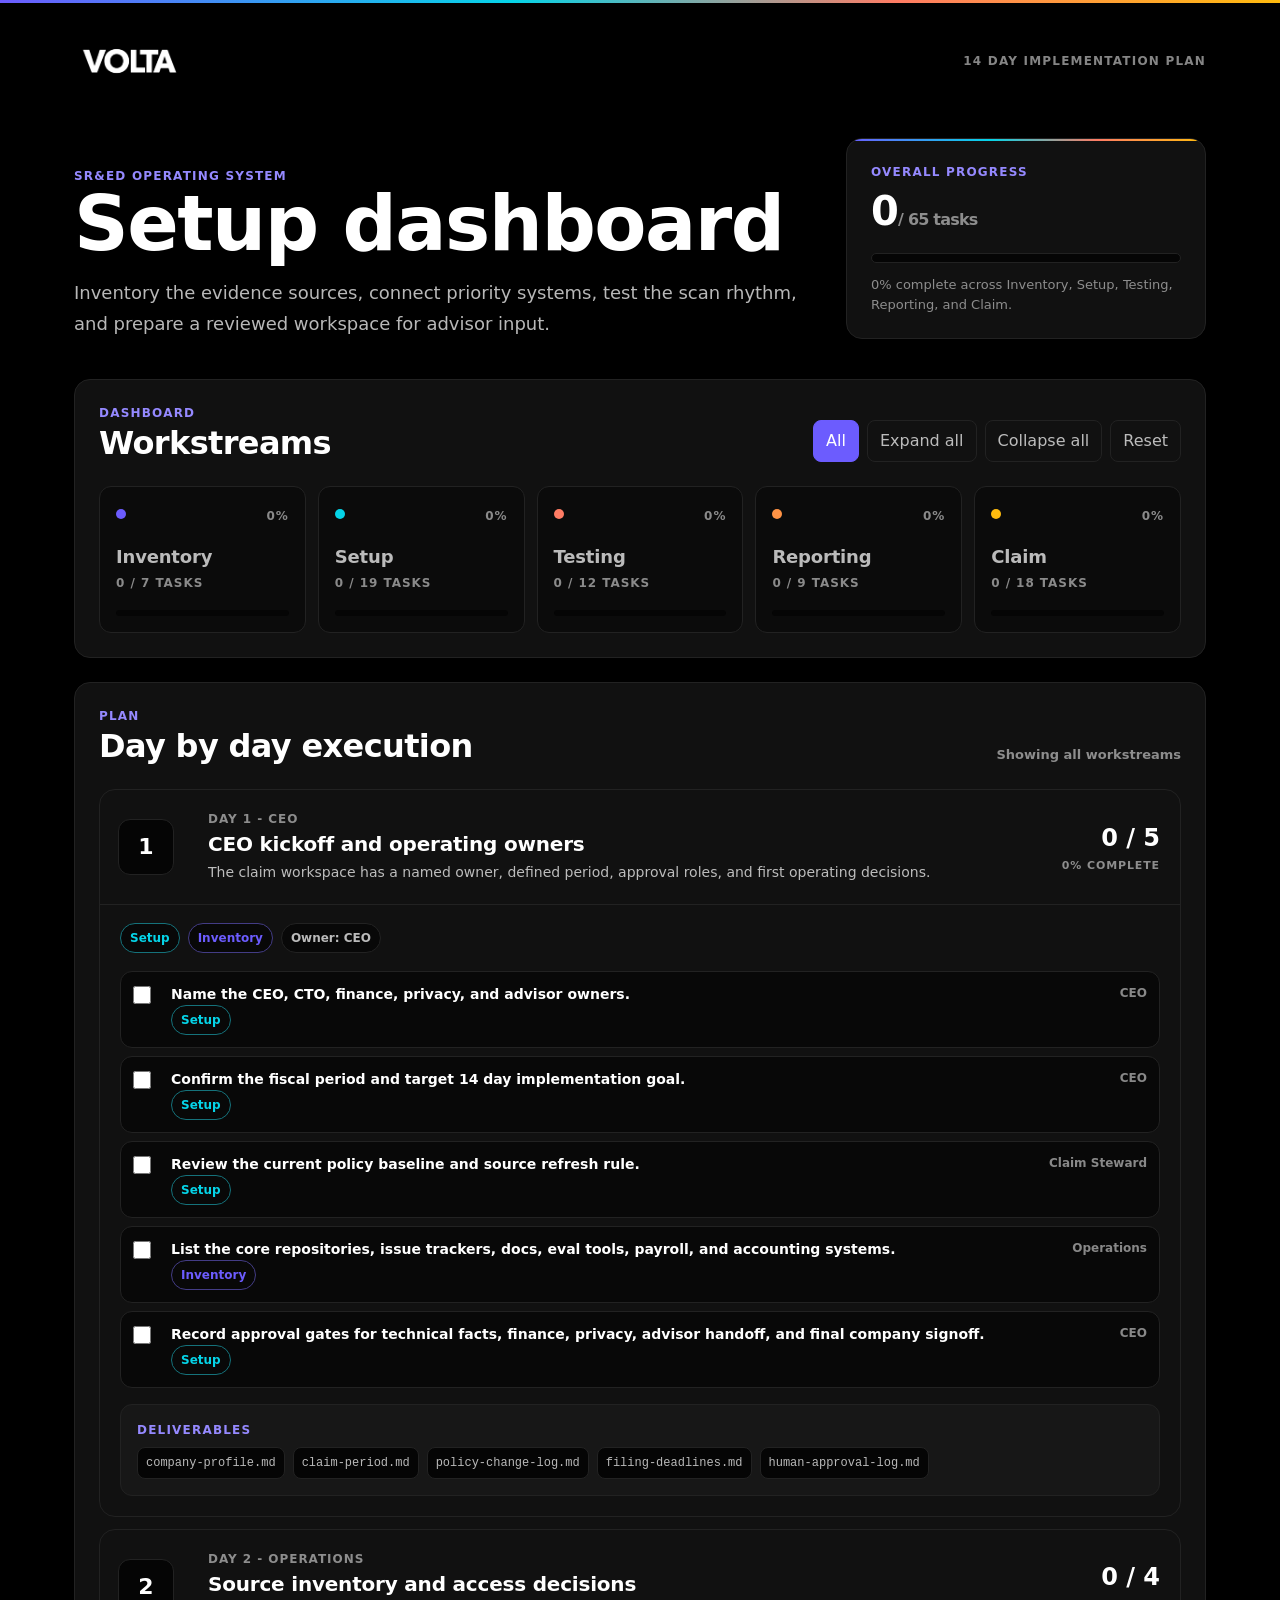
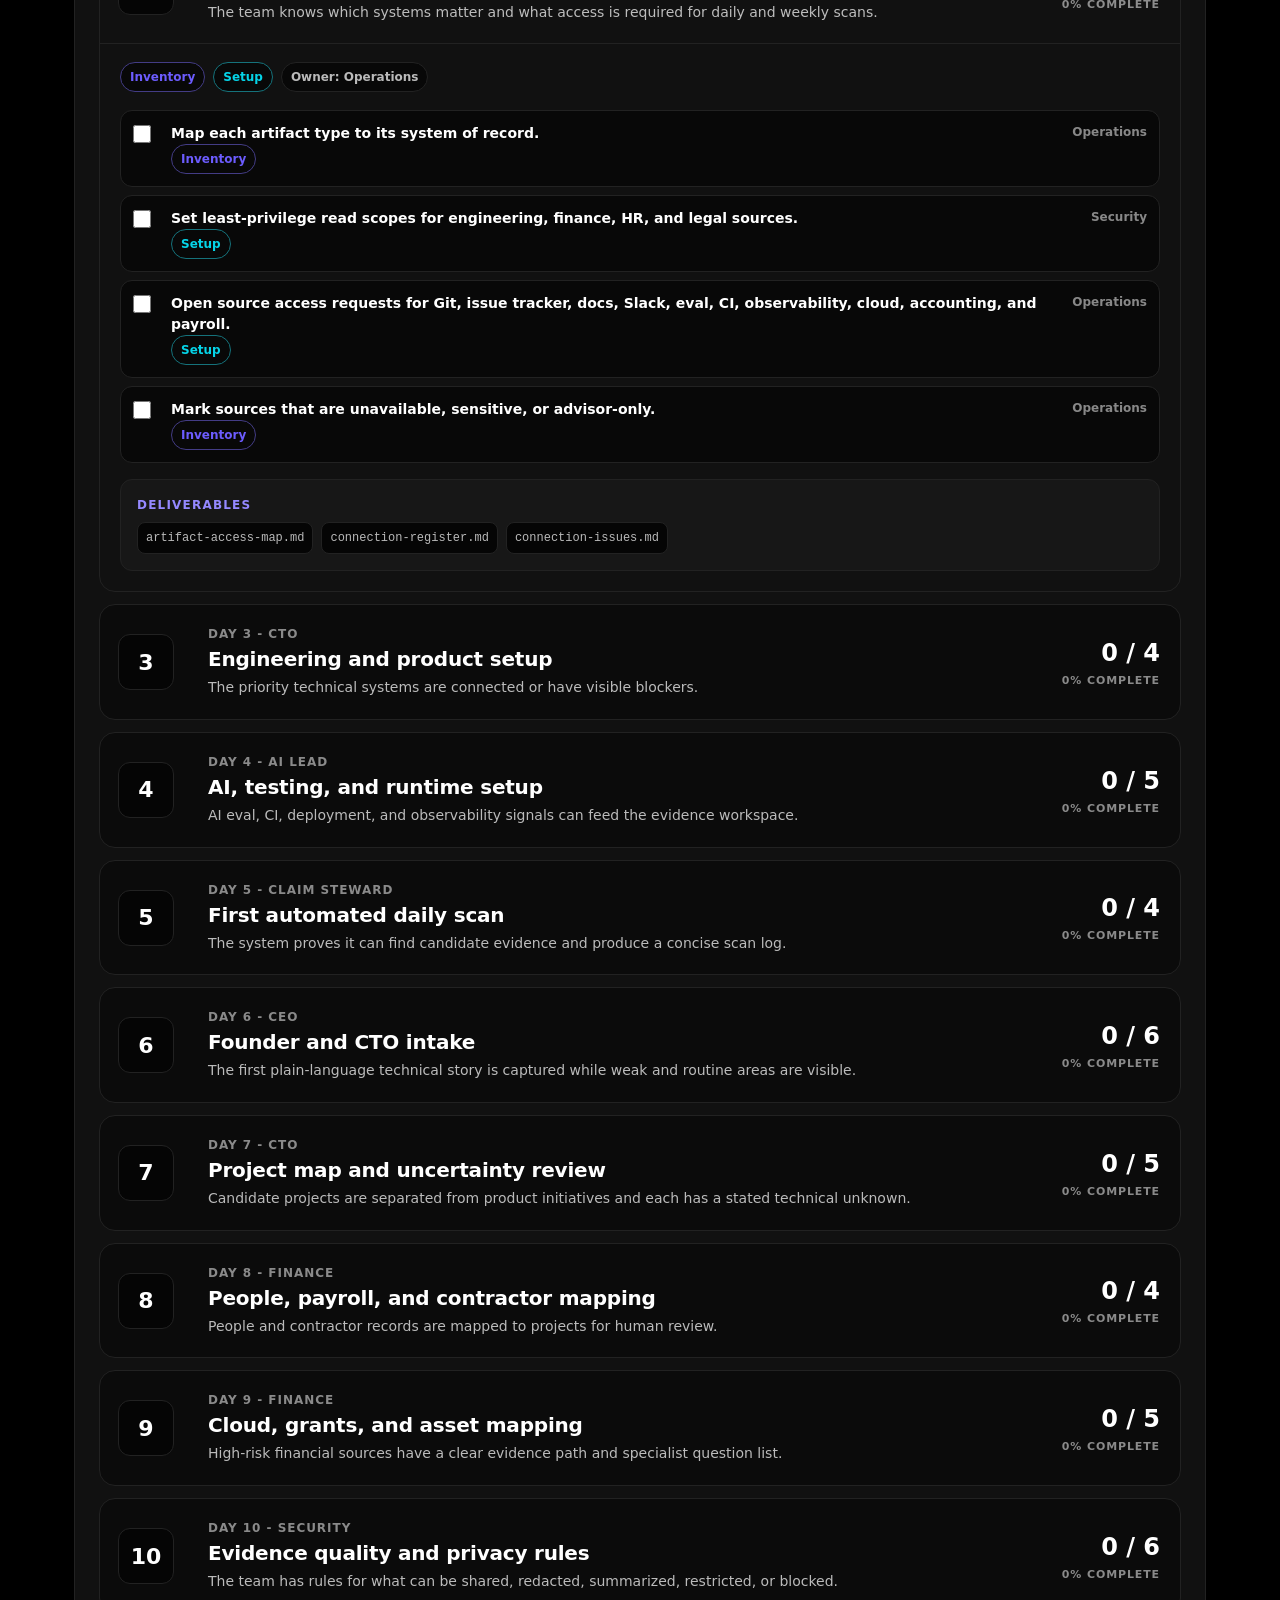
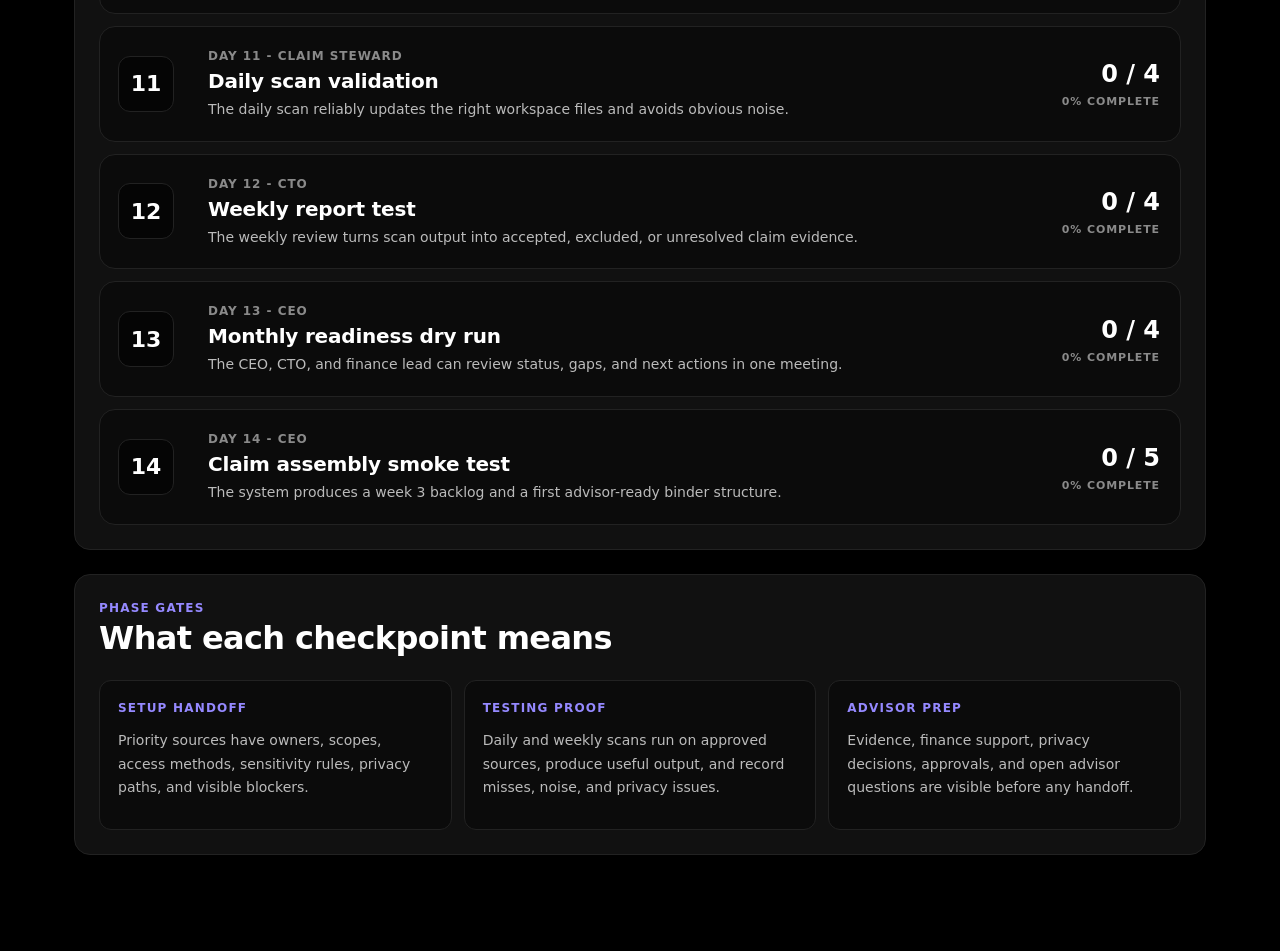
==== index.html @ 06e2da4f "Initial SRED website" ====
<!doctype html>
<html lang="en" data-theme="dark">
<head>
  <meta charset="utf-8">
  <meta name="viewport" content="width=device-width, initial-scale=1">
  <title>SR&ED Setup Dashboard</title>
  <link rel="stylesheet" href="./styles.css">
</head>
<body>
  <div class="rainbow-rule"></div>

  <header class="hero">
    <div class="brand-row">
      <img src="./assets/volta-logo-white.png" alt="Volta" class="brand-logo">
      <div class="claim-period">14 day implementation plan</div>
    </div>

    <div class="hero-grid">
      <div class="hero-copy">
        <div class="eyebrow">SR&ED operating system</div>
        <h1>Setup dashboard</h1>
        <p class="hero-lede">Inventory the evidence sources, connect priority systems, test the scan rhythm, and prepare a reviewed workspace for advisor input.</p>
      </div>

      <section class="progress-panel" aria-labelledby="overall-progress-label">
        <div id="overall-progress-label" class="panel-label">Overall progress</div>
        <div class="progress-value"><span id="complete-count">0</span><span class="progress-total">/ <span id="total-count">0</span> tasks</span></div>
        <div class="progress-bar" aria-hidden="true">
          <div id="overall-progress-fill" class="progress-fill"></div>
        </div>
        <div id="progress-note" class="progress-note">No tasks completed yet.</div>
      </section>
    </div>
  </header>

  <main class="page-shell">
    <section class="dashboard-band" aria-labelledby="dashboard-title">
      <div class="section-head">
        <div>
          <div class="eyebrow">Dashboard</div>
          <h2 id="dashboard-title">Workstreams</h2>
        </div>
        <div class="actions">
          <button id="show-all" type="button">All</button>
          <button id="expand-all" type="button">Expand all</button>
          <button id="collapse-all" type="button">Collapse all</button>
          <button id="reset-progress" type="button" class="ghost-danger">Reset</button>
        </div>
      </div>
      <div id="category-grid" class="category-grid" aria-live="polite"></div>
    </section>

    <section class="days-band" aria-labelledby="days-title">
      <div class="section-head">
        <div>
          <div class="eyebrow">Plan</div>
          <h2 id="days-title">Day by day execution</h2>
        </div>
        <div id="active-filter" class="active-filter">Showing all workstreams</div>
      </div>
      <div id="days-list" class="days-list"></div>
    </section>

    <section class="claim-band" aria-labelledby="claim-title">
      <div class="section-head">
        <div>
          <div class="eyebrow">Phase gates</div>
          <h2 id="claim-title">What each checkpoint means</h2>
        </div>
      </div>
      <div class="exit-grid">
        <article>
          <div class="exit-label">Setup handoff</div>
          <p>Priority sources have owners, scopes, access methods, sensitivity rules, privacy paths, and visible blockers.</p>
        </article>
        <article>
          <div class="exit-label">Testing proof</div>
          <p>Daily and weekly scans run on approved sources, produce useful output, and record misses, noise, and privacy issues.</p>
        </article>
        <article>
          <div class="exit-label">Advisor prep</div>
          <p>Evidence, finance support, privacy decisions, approvals, and open advisor questions are visible before any handoff.</p>
        </article>
      </div>
    </section>
  </main>

  <script src="./app.js?v=setup-gates"></script>
</body>
</html>
---- styles.css ----
:root {
  --volta-black: #000000;
  --volta-white: #ffffff;
  --volta-violet: #6C5CFE;
  --volta-blue: #3998F3;
  --volta-cyan: #05D4E8;
  --volta-coral: #FF7C64;
  --volta-orange: #FF9345;
  --volta-yellow: #FFBB0E;
  --status-success: #22C55E;
  --status-warning: #FFBB0E;
  --status-error: #FF7C64;
  --status-info: #05D4E8;
  --gradient-rainbow: linear-gradient(90deg, #6C5CFE 0%, #3998F3 20%, #05D4E8 40%, #FF7C64 70%, #FF9345 80%, #FFBB0E 100%);
  --bg: #000000;
  --card: #111111;
  --card-2: #151515;
  --card-border: #222222;
  --fg-1: #ffffff;
  --fg-2: rgba(255,255,255,.72);
  --fg-3: rgba(255,255,255,.52);
  --fg-4: rgba(255,255,255,.32);
  --font-sans: system-ui, -apple-system, BlinkMacSystemFont, "Segoe UI", Roboto, sans-serif;
  --font-mono: "JetBrains Mono", ui-monospace, "SF Mono", Menlo, Consolas, monospace;
  --radius-sm: 8px;
  --radius-md: 12px;
  --radius-lg: 16px;
  --ease: cubic-bezier(.4, 0, .2, 1);
}

* {
  box-sizing: border-box;
}

html {
  background: var(--bg);
  color: var(--fg-1);
  font-family: var(--font-sans);
  line-height: 1.5;
}

body {
  margin: 0;
  background: var(--bg);
  color: var(--fg-1);
  overflow-x: hidden;
}

button,
input {
  font: inherit;
}

button {
  border: 1px solid var(--card-border);
  border-radius: var(--radius-sm);
  background: var(--card);
  color: var(--fg-2);
  min-height: 36px;
  padding: 8px 12px;
  cursor: pointer;
  transition: border-color 200ms var(--ease), background 200ms var(--ease), color 200ms var(--ease), transform 120ms var(--ease);
}

button:hover {
  border-color: var(--volta-violet);
  background: #181818;
  color: var(--fg-1);
}

button:active {
  transform: scale(.98);
}

button.active {
  background: var(--volta-violet);
  border-color: var(--volta-violet);
  color: #fff;
}

.ghost-danger:hover {
  border-color: var(--volta-coral);
  color: var(--volta-coral);
}

.rainbow-rule {
  height: 3px;
  background: var(--gradient-rainbow);
}

.hero {
  max-width: 1180px;
  margin: 0 auto;
  padding: 36px 24px 40px;
}

.brand-row {
  display: flex;
  align-items: center;
  justify-content: space-between;
  gap: 24px;
  margin-bottom: 56px;
}

.brand-logo {
  width: 112px;
  height: auto;
  object-fit: contain;
}

.claim-period {
  color: var(--fg-3);
  font-size: 12px;
  font-weight: 700;
  letter-spacing: .1em;
  text-transform: uppercase;
}

.hero-grid {
  display: grid;
  grid-template-columns: minmax(0, 1fr) 360px;
  gap: 32px;
  align-items: end;
}

.eyebrow,
.panel-label,
.exit-label {
  color: #9589FF;
  font-size: 12px;
  font-weight: 700;
  letter-spacing: .1em;
  text-transform: uppercase;
}

h1,
h2,
h3,
p {
  margin-top: 0;
}

h1 {
  margin-bottom: 16px;
  font-size: clamp(44px, 7vw, 76px);
  line-height: 1.02;
  font-weight: 800;
  letter-spacing: -.02em;
  overflow-wrap: anywhere;
}

h2 {
  margin: 4px 0 0;
  font-size: 32px;
  line-height: 1.12;
  font-weight: 800;
  letter-spacing: -.02em;
}

h3 {
  margin: 0;
  font-size: 20px;
  line-height: 1.2;
  font-weight: 800;
  letter-spacing: -.01em;
}

.hero-lede {
  max-width: 760px;
  margin-bottom: 0;
  color: var(--fg-2);
  font-size: 18px;
  line-height: 1.7;
  overflow-wrap: anywhere;
}

.progress-panel,
.dashboard-band,
.days-band,
.claim-band {
  position: relative;
  background: var(--card);
  border: 1px solid var(--card-border);
  border-radius: var(--radius-lg);
}

.progress-panel {
  padding: 24px;
  overflow: hidden;
  min-width: 0;
}

.progress-panel::before {
  content: "";
  position: absolute;
  top: 0;
  left: 0;
  right: 0;
  height: 2px;
  background: var(--gradient-rainbow);
}

.progress-value {
  margin-top: 10px;
  font-size: 40px;
  font-weight: 800;
  line-height: 1;
  letter-spacing: -.02em;
  font-variant-numeric: tabular-nums;
}

.progress-total {
  color: var(--fg-3);
  font-size: 16px;
  font-weight: 700;
}

.progress-bar {
  height: 10px;
  margin-top: 22px;
  overflow: hidden;
  border-radius: 999px;
  background: #050505;
  border: 1px solid var(--card-border);
}

.progress-fill {
  width: 0%;
  height: 100%;
  border-radius: inherit;
  background: var(--gradient-rainbow);
  transition: width 240ms var(--ease);
}

.progress-note {
  margin-top: 12px;
  color: var(--fg-3);
  font-size: 13px;
  overflow-wrap: anywhere;
}

.page-shell {
  max-width: 1180px;
  margin: 0 auto;
  padding: 0 24px 72px;
}

.dashboard-band,
.days-band,
.claim-band {
  padding: 24px;
  margin-bottom: 24px;
}

.section-head {
  display: flex;
  align-items: flex-end;
  justify-content: space-between;
  gap: 24px;
  margin-bottom: 24px;
}

.actions {
  display: flex;
  flex-wrap: wrap;
  gap: 8px;
  justify-content: flex-end;
}

.category-grid {
  display: grid;
  grid-template-columns: repeat(5, minmax(0, 1fr));
  gap: 12px;
}

.category-card {
  min-height: 140px;
  min-width: 0;
  padding: 16px;
  border: 1px solid var(--card-border);
  border-radius: var(--radius-md);
  background: #0b0b0b;
  text-align: left;
}

.category-card:hover,
.category-card.active {
  border-color: var(--category-color);
}

.category-top {
  display: flex;
  align-items: center;
  justify-content: space-between;
  gap: 12px;
}

.category-dot {
  width: 10px;
  height: 10px;
  border-radius: 999px;
  background: var(--category-color);
}

.category-name {
  margin-top: 18px;
  font-size: 18px;
  font-weight: 800;
  letter-spacing: -.01em;
}

.category-meta {
  margin-top: 4px;
  color: var(--fg-3);
  font-size: 12px;
  font-weight: 700;
  letter-spacing: .08em;
  text-transform: uppercase;
  font-variant-numeric: tabular-nums;
}

.mini-progress {
  height: 6px;
  margin-top: 18px;
  overflow: hidden;
  border-radius: 999px;
  background: #050505;
}

.mini-fill {
  height: 100%;
  width: 0%;
  background: var(--category-color);
  transition: width 220ms var(--ease);
}

.active-filter {
  color: var(--fg-3);
  font-size: 13px;
  font-weight: 700;
}

.days-list {
  display: grid;
  gap: 12px;
}

.day-card {
  position: relative;
  overflow: hidden;
  border: 1px solid var(--card-border);
  border-radius: var(--radius-lg);
  background: #0b0b0b;
}

.day-card[open] {
  background: var(--card);
}

.day-card.hidden {
  display: none;
}

.day-summary {
  display: grid;
  grid-template-columns: 70px minmax(0, 1fr) auto;
  gap: 20px;
  align-items: center;
  min-height: 92px;
  padding: 20px 20px 20px 18px;
  cursor: pointer;
  list-style: none;
}

.day-summary::-webkit-details-marker {
  display: none;
}

.day-number {
  display: grid;
  place-items: center;
  width: 56px;
  height: 56px;
  border: 1px solid var(--card-border);
  border-radius: var(--radius-md);
  color: var(--fg-1);
  background: #050505;
  font-size: 22px;
  font-weight: 800;
  font-variant-numeric: tabular-nums;
}

.day-kicker {
  margin-bottom: 4px;
  color: var(--fg-3);
  font-size: 12px;
  font-weight: 700;
  letter-spacing: .08em;
  text-transform: uppercase;
}

.day-title {
  margin-bottom: 6px;
}

.day-outcome {
  max-width: 760px;
  color: var(--fg-2);
  font-size: 14px;
  line-height: 1.55;
}

.day-status {
  min-width: 184px;
  text-align: right;
}

.status-count {
  color: var(--fg-1);
  font-size: 24px;
  font-weight: 800;
  font-variant-numeric: tabular-nums;
}

.status-label {
  margin-top: 2px;
  color: var(--fg-3);
  font-size: 11px;
  font-weight: 700;
  letter-spacing: .08em;
  text-transform: uppercase;
}

.day-body {
  border-top: 1px solid var(--card-border);
  padding: 0 20px 20px;
}

.day-meta {
  display: flex;
  flex-wrap: wrap;
  gap: 8px;
  padding: 18px 0;
}

.pill {
  display: inline-flex;
  align-items: center;
  min-height: 28px;
  padding: 5px 9px;
  border: 1px solid var(--card-border);
  border-radius: 999px;
  color: var(--fg-2);
  background: #080808;
  font-size: 12px;
  font-weight: 700;
}

.pill.category {
  border-color: color-mix(in srgb, var(--pill-color) 45%, #222);
  color: var(--pill-color);
}

.task-list {
  display: grid;
  gap: 8px;
  margin: 0;
  padding: 0;
  list-style: none;
}

.task-item {
  display: grid;
  grid-template-columns: 26px minmax(0, 1fr) auto;
  gap: 12px;
  align-items: start;
  min-height: 48px;
  padding: 12px;
  border: 1px solid var(--card-border);
  border-radius: var(--radius-md);
  background: #080808;
}

.task-item.done {
  border-color: rgba(34,197,94,.38);
  background: rgba(34,197,94,.06);
}

.task-item input {
  width: 18px;
  height: 18px;
  margin: 2px 0 0;
  accent-color: var(--volta-violet);
}

.task-title {
  color: var(--fg-1);
  font-size: 14px;
  font-weight: 650;
}

.task-item.done .task-title {
  color: var(--fg-3);
  text-decoration: line-through;
  text-decoration-thickness: 1px;
}

.task-owner {
  color: var(--fg-3);
  font-size: 12px;
  font-weight: 700;
  white-space: nowrap;
}

.deliverables {
  margin-top: 16px;
  padding: 16px;
  border: 1px solid var(--card-border);
  border-radius: var(--radius-md);
  background: rgba(255,255,255,.025);
}

.deliverables-title {
  margin-bottom: 8px;
  color: #9589FF;
  font-size: 12px;
  font-weight: 700;
  letter-spacing: .1em;
  text-transform: uppercase;
}

.deliverables-list {
  display: flex;
  flex-wrap: wrap;
  gap: 8px;
  margin: 0;
  padding: 0;
  list-style: none;
}

.deliverables-list li {
  border: 1px solid var(--card-border);
  border-radius: var(--radius-sm);
  padding: 6px 8px;
  color: var(--fg-2);
  background: #050505;
  font-family: var(--font-mono);
  font-size: 12px;
}

.exit-grid {
  display: grid;
  grid-template-columns: repeat(3, minmax(0, 1fr));
  gap: 12px;
}

.exit-grid article {
  min-height: 150px;
  padding: 18px;
  border: 1px solid var(--card-border);
  border-radius: var(--radius-md);
  background: #0b0b0b;
}

.exit-grid p {
  margin: 12px 0 0;
  color: var(--fg-2);
  font-size: 14px;
  line-height: 1.65;
}

@media (max-width: 980px) {
  .hero-grid {
    grid-template-columns: 1fr;
  }

  .progress-panel {
    max-width: 520px;
  }

  .category-grid {
    grid-template-columns: repeat(3, minmax(0, 1fr));
  }

  .exit-grid {
    grid-template-columns: 1fr;
  }
}

@media (max-width: 720px) {
  .hero,
  .page-shell {
    padding-left: 16px;
    padding-right: 16px;
  }

  .brand-row,
  .section-head {
    align-items: flex-start;
    flex-direction: column;
  }

  .actions {
    width: 100%;
    justify-content: flex-start;
  }

  .actions button {
    flex: 1 1 calc(50% - 4px);
  }

  .category-grid {
    grid-template-columns: repeat(2, minmax(0, 1fr));
  }

  .day-summary {
    grid-template-columns: 48px minmax(0, 1fr);
    gap: 14px;
  }

  .day-number {
    width: 44px;
    height: 44px;
    font-size: 18px;
  }

  .day-status {
    grid-column: 2;
    text-align: left;
    min-width: 0;
  }

  .task-item {
    grid-template-columns: 26px minmax(0, 1fr);
  }

  .task-owner {
    grid-column: 2;
  }
}

@media (max-width: 460px) {
  .category-grid {
    grid-template-columns: 1fr;
  }

  h1 {
    font-size: 36px;
  }

  .dashboard-band,
  .days-band,
  .claim-band {
    padding: 18px;
  }
}
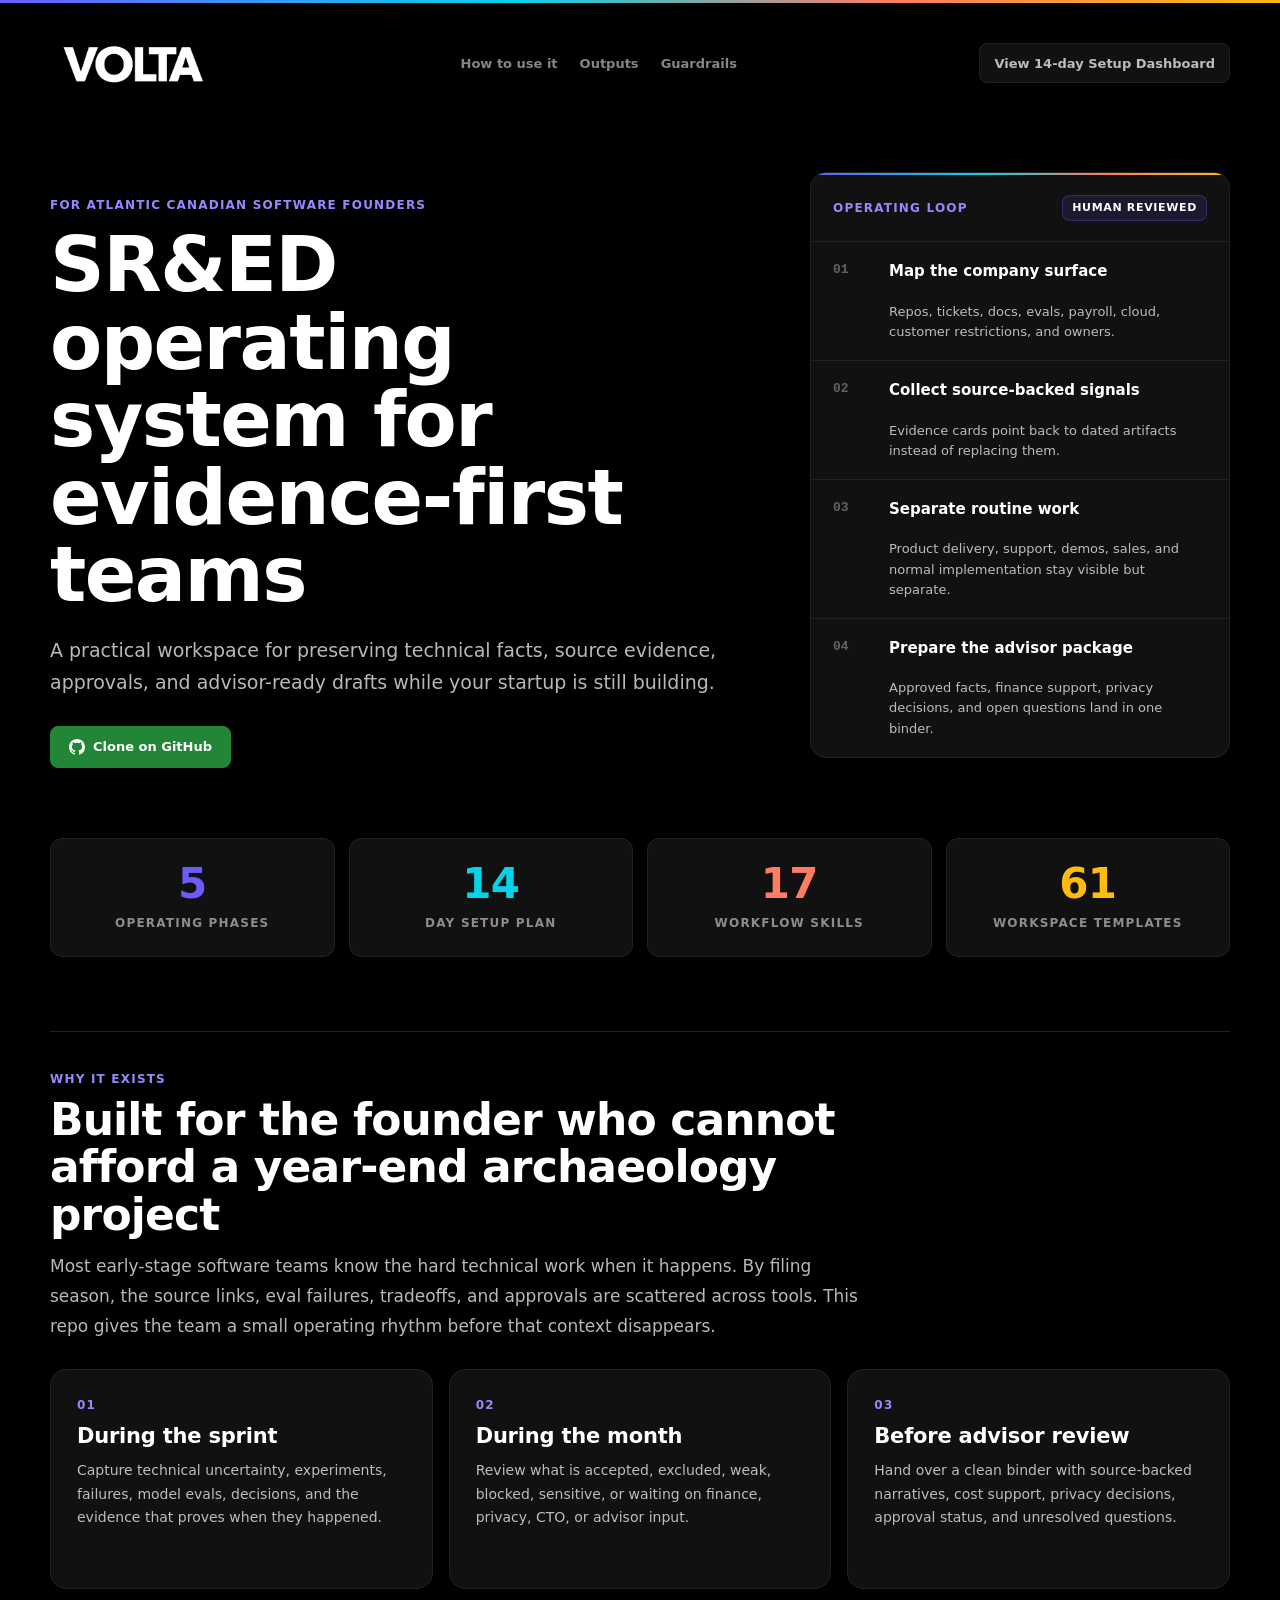
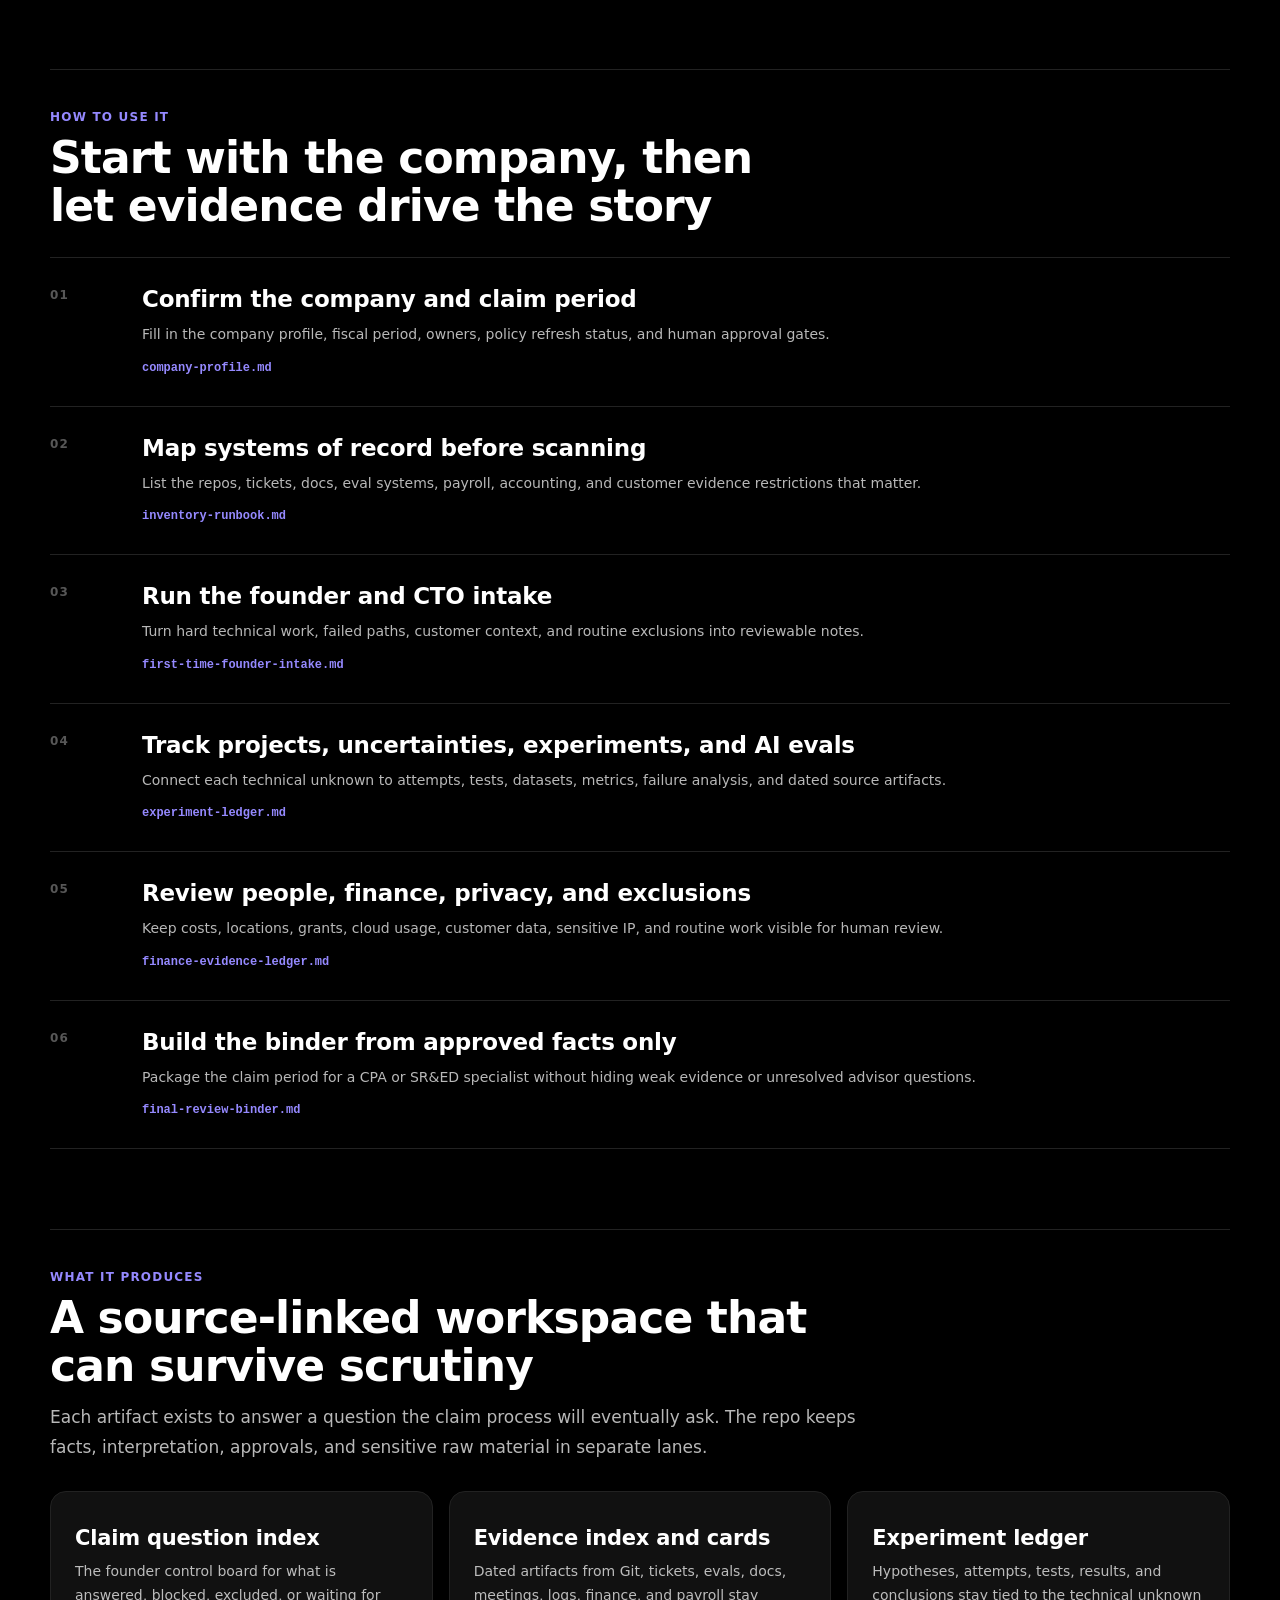
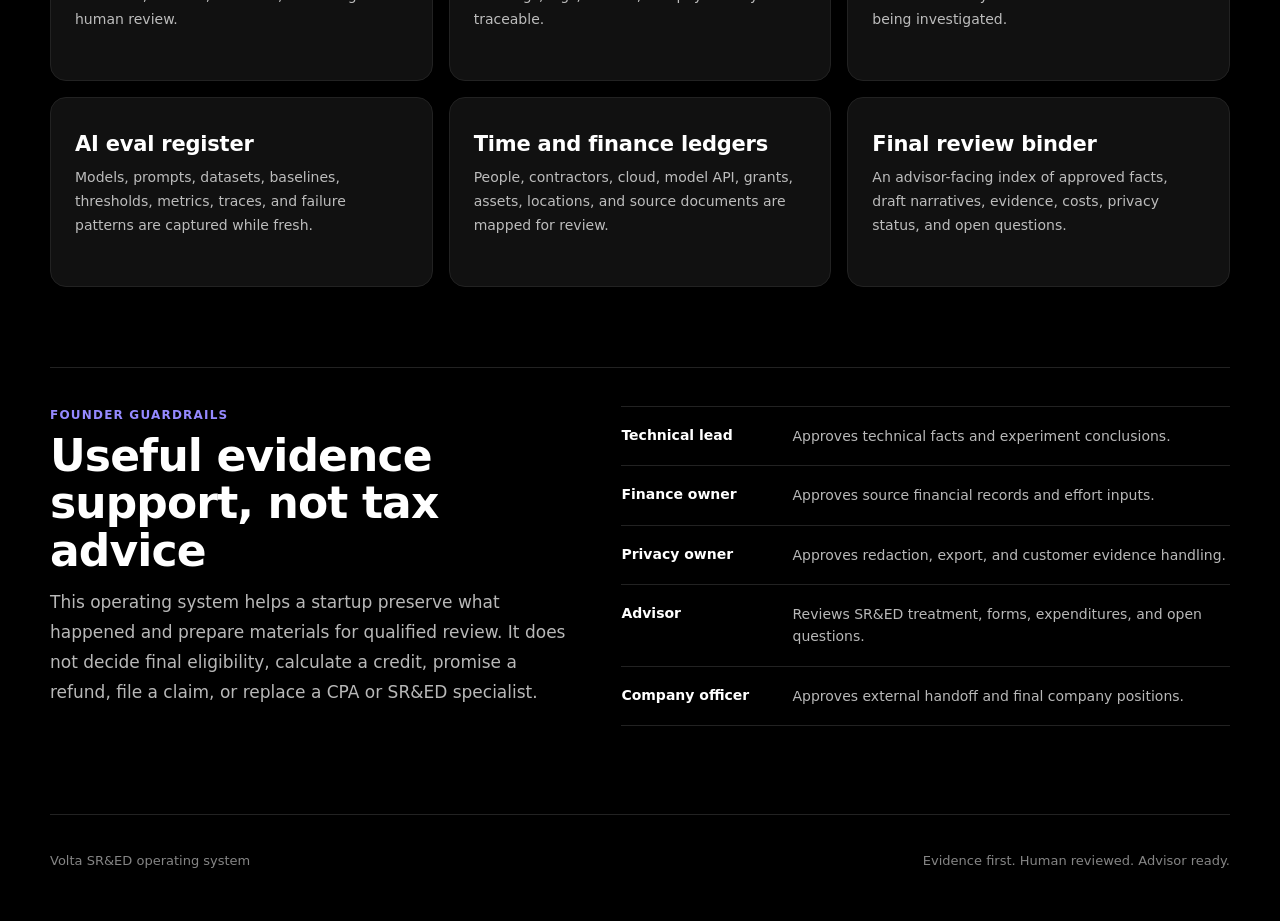
==== commit c036a52c: "Prepare static site for Netlify" ====
--- a/index.html
+++ b/index.html
@@ -3,88 +3,232 @@
 <head>
   <meta charset="utf-8">
   <meta name="viewport" content="width=device-width, initial-scale=1">
-  <title>SR&ED Setup Dashboard</title>
-  <link rel="stylesheet" href="./styles.css">
+  <title>SR&amp;ED Operating System | Volta</title>
+  <meta name="description" content="A Volta-styled landing page for the SR&amp;ED operating system for early-stage software founders in Atlantic Canada.">
+  <link rel="stylesheet" href="./landing.css">
 </head>
 <body>
   <div class="rainbow-rule"></div>
 
-  <header class="hero">
-    <div class="brand-row">
-      <img src="./assets/volta-logo-white.png" alt="Volta" class="brand-logo">
-      <div class="claim-period">14 day implementation plan</div>
-    </div>
-
-    <div class="hero-grid">
-      <div class="hero-copy">
-        <div class="eyebrow">SR&ED operating system</div>
-        <h1>Setup dashboard</h1>
-        <p class="hero-lede">Inventory the evidence sources, connect priority systems, test the scan rhythm, and prepare a reviewed workspace for advisor input.</p>
-      </div>
-
-      <section class="progress-panel" aria-labelledby="overall-progress-label">
-        <div id="overall-progress-label" class="panel-label">Overall progress</div>
-        <div class="progress-value"><span id="complete-count">0</span><span class="progress-total">/ <span id="total-count">0</span> tasks</span></div>
-        <div class="progress-bar" aria-hidden="true">
-          <div id="overall-progress-fill" class="progress-fill"></div>
+  <header class="site-header" aria-label="Page header">
+    <a class="brand-mark" href="#top" aria-label="Volta SR&amp;ED operating system">
+      <img src="./assets/volta-logo-white.png" alt="Volta">
+    </a>
+    <nav class="top-nav" aria-label="Primary navigation">
+      <a href="#use">How to use it</a>
+      <a href="#outputs">Outputs</a>
+      <a href="#guardrails">Guardrails</a>
+    </nav>
+    <a class="header-action" href="./dashboard.html">View 14-day Setup Dashboard</a>
+  </header>
+
+  <main id="top">
+    <section class="hero-section">
+      <div class="hero-shell">
+        <div class="hero-copy">
+          <div class="eyebrow">For Atlantic Canadian software founders</div>
+          <h1>SR&amp;ED operating system for evidence-first teams</h1>
+          <p class="hero-lede">A practical workspace for preserving technical facts, source evidence, approvals, and advisor-ready drafts while your startup is still building.</p>
+          <div class="hero-actions" aria-label="Primary actions">
+            <a class="button github" href="https://github.com/MattVOLTA/SRED-toolkit" target="_blank" rel="noreferrer">
+              <svg class="github-mark" viewBox="0 0 16 16" aria-hidden="true" focusable="false">
+                <path fill="currentColor" d="M8 0C3.58 0 0 3.58 0 8c0 3.54 2.29 6.53 5.47 7.59.4.07.55-.17.55-.38 0-.19-.01-.82-.01-1.49-2.01.37-2.53-.49-2.69-.94-.09-.23-.48-.94-.82-1.13-.28-.15-.68-.52-.01-.53.63-.01 1.08.58 1.23.82.72 1.21 1.87.87 2.33.66.07-.52.28-.87.51-1.07-1.78-.2-3.64-.89-3.64-3.95 0-.87.31-1.59.82-2.15-.08-.2-.36-1.02.08-2.12 0 0 .67-.21 2.2.82A7.6 7.6 0 0 1 8 3.86c.68 0 1.36.09 2 .27 1.53-1.04 2.2-.82 2.2-.82.44 1.1.16 1.92.08 2.12.51.56.82 1.27.82 2.15 0 3.07-1.87 3.75-3.65 3.95.29.25.54.73.54 1.48 0 1.07-.01 1.93-.01 2.2 0 .21.15.46.55.38A8.01 8.01 0 0 0 16 8c0-4.42-3.58-8-8-8Z"/>
+              </svg>
+              Clone on GitHub
+            </a>
+          </div>
         </div>
-        <div id="progress-note" class="progress-note">No tasks completed yet.</div>
-      </section>
-    </div>
-  </header>
-
-  <main class="page-shell">
-    <section class="dashboard-band" aria-labelledby="dashboard-title">
+
+        <aside class="operating-panel" aria-label="Operating loop overview">
+          <div class="panel-topline">
+            <span class="panel-label">Operating loop</span>
+            <span class="panel-status">Human reviewed</span>
+          </div>
+          <ol class="loop-list">
+            <li>
+              <span>01</span>
+              <strong>Map the company surface</strong>
+              <p>Repos, tickets, docs, evals, payroll, cloud, customer restrictions, and owners.</p>
+            </li>
+            <li>
+              <span>02</span>
+              <strong>Collect source-backed signals</strong>
+              <p>Evidence cards point back to dated artifacts instead of replacing them.</p>
+            </li>
+            <li>
+              <span>03</span>
+              <strong>Separate routine work</strong>
+              <p>Product delivery, support, demos, sales, and normal implementation stay visible but separate.</p>
+            </li>
+            <li>
+              <span>04</span>
+              <strong>Prepare the advisor package</strong>
+              <p>Approved facts, finance support, privacy decisions, and open questions land in one binder.</p>
+            </li>
+          </ol>
+        </aside>
+      </div>
+    </section>
+
+    <section class="metrics-band" aria-label="Repository snapshot">
+      <div class="metrics-grid">
+        <article class="metric-card">
+          <div class="metric-value">5</div>
+          <div class="metric-label">Operating phases</div>
+        </article>
+        <article class="metric-card">
+          <div class="metric-value">14</div>
+          <div class="metric-label">Day setup plan</div>
+        </article>
+        <article class="metric-card">
+          <div class="metric-value">17</div>
+          <div class="metric-label">Workflow skills</div>
+        </article>
+        <article class="metric-card">
+          <div class="metric-value">61</div>
+          <div class="metric-label">Workspace templates</div>
+        </article>
+      </div>
+    </section>
+
+    <section class="content-section founder-section" aria-labelledby="founder-title">
       <div class="section-head">
-        <div>
-          <div class="eyebrow">Dashboard</div>
-          <h2 id="dashboard-title">Workstreams</h2>
-        </div>
-        <div class="actions">
-          <button id="show-all" type="button">All</button>
-          <button id="expand-all" type="button">Expand all</button>
-          <button id="collapse-all" type="button">Collapse all</button>
-          <button id="reset-progress" type="button" class="ghost-danger">Reset</button>
-        </div>
-      </div>
-      <div id="category-grid" class="category-grid" aria-live="polite"></div>
-    </section>
-
-    <section class="days-band" aria-labelledby="days-title">
+        <div class="eyebrow">Why it exists</div>
+        <h2 id="founder-title">Built for the founder who cannot afford a year-end archaeology project</h2>
+        <p>Most early-stage software teams know the hard technical work when it happens. By filing season, the source links, eval failures, tradeoffs, and approvals are scattered across tools. This repo gives the team a small operating rhythm before that context disappears.</p>
+      </div>
+
+      <div class="story-grid">
+        <article class="story-card">
+          <div class="story-number">01</div>
+          <h3>During the sprint</h3>
+          <p>Capture technical uncertainty, experiments, failures, model evals, decisions, and the evidence that proves when they happened.</p>
+        </article>
+        <article class="story-card">
+          <div class="story-number">02</div>
+          <h3>During the month</h3>
+          <p>Review what is accepted, excluded, weak, blocked, sensitive, or waiting on finance, privacy, CTO, or advisor input.</p>
+        </article>
+        <article class="story-card">
+          <div class="story-number">03</div>
+          <h3>Before advisor review</h3>
+          <p>Hand over a clean binder with source-backed narratives, cost support, privacy decisions, approval status, and unresolved questions.</p>
+        </article>
+      </div>
+    </section>
+
+    <section class="content-section use-section" id="use" aria-labelledby="use-title">
+      <div class="section-head compact">
+        <div class="eyebrow">How to use it</div>
+        <h2 id="use-title">Start with the company, then let evidence drive the story</h2>
+      </div>
+
+      <div class="steps-list">
+        <article class="step-row">
+          <span>01</span>
+          <div>
+            <h3>Confirm the company and claim period</h3>
+            <p>Fill in the company profile, fiscal period, owners, policy refresh status, and human approval gates.</p>
+            <a href="https://github.com/MattVOLTA/SRED-toolkit/blob/main/sred-ops/company-profile.md" target="_blank" rel="noreferrer">company-profile.md</a>
+          </div>
+        </article>
+        <article class="step-row">
+          <span>02</span>
+          <div>
+            <h3>Map systems of record before scanning</h3>
+            <p>List the repos, tickets, docs, eval systems, payroll, accounting, and customer evidence restrictions that matter.</p>
+            <a href="https://github.com/MattVOLTA/SRED-toolkit/blob/main/sred-ops/inventory-runbook.md" target="_blank" rel="noreferrer">inventory-runbook.md</a>
+          </div>
+        </article>
+        <article class="step-row">
+          <span>03</span>
+          <div>
+            <h3>Run the founder and CTO intake</h3>
+            <p>Turn hard technical work, failed paths, customer context, and routine exclusions into reviewable notes.</p>
+            <a href="https://github.com/MattVOLTA/SRED-toolkit/blob/main/sred-ops/first-time-founder-intake.md" target="_blank" rel="noreferrer">first-time-founder-intake.md</a>
+          </div>
+        </article>
+        <article class="step-row">
+          <span>04</span>
+          <div>
+            <h3>Track projects, uncertainties, experiments, and AI evals</h3>
+            <p>Connect each technical unknown to attempts, tests, datasets, metrics, failure analysis, and dated source artifacts.</p>
+            <a href="https://github.com/MattVOLTA/SRED-toolkit/blob/main/sred-ops/experiment-ledger.md" target="_blank" rel="noreferrer">experiment-ledger.md</a>
+          </div>
+        </article>
+        <article class="step-row">
+          <span>05</span>
+          <div>
+            <h3>Review people, finance, privacy, and exclusions</h3>
+            <p>Keep costs, locations, grants, cloud usage, customer data, sensitive IP, and routine work visible for human review.</p>
+            <a href="https://github.com/MattVOLTA/SRED-toolkit/blob/main/sred-ops/finance-evidence-ledger.md" target="_blank" rel="noreferrer">finance-evidence-ledger.md</a>
+          </div>
+        </article>
+        <article class="step-row">
+          <span>06</span>
+          <div>
+            <h3>Build the binder from approved facts only</h3>
+            <p>Package the claim period for a CPA or SR&amp;ED specialist without hiding weak evidence or unresolved advisor questions.</p>
+            <a href="https://github.com/MattVOLTA/SRED-toolkit/blob/main/sred-ops/final-review-binder.md" target="_blank" rel="noreferrer">final-review-binder.md</a>
+          </div>
+        </article>
+      </div>
+    </section>
+
+    <section class="content-section outputs-section" id="outputs" aria-labelledby="outputs-title">
       <div class="section-head">
-        <div>
-          <div class="eyebrow">Plan</div>
-          <h2 id="days-title">Day by day execution</h2>
-        </div>
-        <div id="active-filter" class="active-filter">Showing all workstreams</div>
-      </div>
-      <div id="days-list" class="days-list"></div>
-    </section>
-
-    <section class="claim-band" aria-labelledby="claim-title">
-      <div class="section-head">
-        <div>
-          <div class="eyebrow">Phase gates</div>
-          <h2 id="claim-title">What each checkpoint means</h2>
-        </div>
-      </div>
-      <div class="exit-grid">
-        <article>
-          <div class="exit-label">Setup handoff</div>
-          <p>Priority sources have owners, scopes, access methods, sensitivity rules, privacy paths, and visible blockers.</p>
-        </article>
-        <article>
-          <div class="exit-label">Testing proof</div>
-          <p>Daily and weekly scans run on approved sources, produce useful output, and record misses, noise, and privacy issues.</p>
-        </article>
-        <article>
-          <div class="exit-label">Advisor prep</div>
-          <p>Evidence, finance support, privacy decisions, approvals, and open advisor questions are visible before any handoff.</p>
-        </article>
+        <div class="eyebrow">What it produces</div>
+        <h2 id="outputs-title">A source-linked workspace that can survive scrutiny</h2>
+        <p>Each artifact exists to answer a question the claim process will eventually ask. The repo keeps facts, interpretation, approvals, and sensitive raw material in separate lanes.</p>
+      </div>
+
+      <div class="output-grid">
+        <article class="output-card">
+          <h3>Claim question index</h3>
+          <p>The founder control board for what is answered, blocked, excluded, or waiting for human review.</p>
+        </article>
+        <article class="output-card">
+          <h3>Evidence index and cards</h3>
+          <p>Dated artifacts from Git, tickets, evals, docs, meetings, logs, finance, and payroll stay traceable.</p>
+        </article>
+        <article class="output-card">
+          <h3>Experiment ledger</h3>
+          <p>Hypotheses, attempts, tests, results, and conclusions stay tied to the technical unknown being investigated.</p>
+        </article>
+        <article class="output-card">
+          <h3>AI eval register</h3>
+          <p>Models, prompts, datasets, baselines, thresholds, metrics, traces, and failure patterns are captured while fresh.</p>
+        </article>
+        <article class="output-card">
+          <h3>Time and finance ledgers</h3>
+          <p>People, contractors, cloud, model API, grants, assets, locations, and source documents are mapped for review.</p>
+        </article>
+        <article class="output-card">
+          <h3>Final review binder</h3>
+          <p>An advisor-facing index of approved facts, draft narratives, evidence, costs, privacy status, and open questions.</p>
+        </article>
+      </div>
+    </section>
+
+    <section class="content-section guardrail-section" id="guardrails" aria-labelledby="guardrail-title">
+      <div class="guardrail-copy">
+        <div class="eyebrow">Founder guardrails</div>
+        <h2 id="guardrail-title">Useful evidence support, not tax advice</h2>
+        <p>This operating system helps a startup preserve what happened and prepare materials for qualified review. It does not decide final eligibility, calculate a credit, promise a refund, file a claim, or replace a CPA or SR&amp;ED specialist.</p>
+      </div>
+      <div class="approval-list" aria-label="Human approval gates">
+        <div><strong>Technical lead</strong><span>Approves technical facts and experiment conclusions.</span></div>
+        <div><strong>Finance owner</strong><span>Approves source financial records and effort inputs.</span></div>
+        <div><strong>Privacy owner</strong><span>Approves redaction, export, and customer evidence handling.</span></div>
+        <div><strong>Advisor</strong><span>Reviews SR&amp;ED treatment, forms, expenditures, and open questions.</span></div>
+        <div><strong>Company officer</strong><span>Approves external handoff and final company positions.</span></div>
       </div>
     </section>
   </main>
 
-  <script src="./app.js?v=setup-gates"></script>
+  <footer class="site-footer">
+    <div>Volta SR&amp;ED operating system</div>
+    <div>Evidence first. Human reviewed. Advisor ready.</div>
+  </footer>
 </body>
 </html>
--- a/landing.css
+++ b/landing.css
@@ -0,0 +1,621 @@
+:root {
+  --volta-black: #000000;
+  --volta-white: #ffffff;
+  --volta-violet: #6C5CFE;
+  --volta-blue: #3998F3;
+  --volta-cyan: #05D4E8;
+  --volta-coral: #FF7C64;
+  --volta-orange: #FF9345;
+  --volta-yellow: #FFBB0E;
+  --gradient-rainbow: linear-gradient(90deg, #6C5CFE 0%, #3998F3 20%, #05D4E8 40%, #FF7C64 70%, #FF9345 80%, #FFBB0E 100%);
+  --bg: #000000;
+  --card: #111111;
+  --card-2: #151515;
+  --card-border: #222222;
+  --fg-1: #ffffff;
+  --fg-2: rgba(255, 255, 255, .72);
+  --fg-3: rgba(255, 255, 255, .52);
+  --fg-4: rgba(255, 255, 255, .34);
+  --font-sans: system-ui, -apple-system, BlinkMacSystemFont, "Segoe UI", Roboto, sans-serif;
+  --font-mono: "JetBrains Mono", ui-monospace, "SF Mono", Menlo, Consolas, monospace;
+  --radius-sm: 8px;
+  --radius-md: 12px;
+  --radius-lg: 16px;
+  --radius-xl: 24px;
+  --ease: cubic-bezier(.4, 0, .2, 1);
+}
+
+* {
+  box-sizing: border-box;
+}
+
+html {
+  min-width: 320px;
+  background: var(--bg);
+  color: var(--fg-1);
+  font-family: var(--font-sans);
+  line-height: 1.5;
+  scroll-behavior: smooth;
+}
+
+body {
+  margin: 0;
+  background: var(--bg);
+  color: var(--fg-1);
+  overflow-x: hidden;
+}
+
+a {
+  color: inherit;
+}
+
+p,
+h1,
+h2,
+h3 {
+  margin-top: 0;
+}
+
+p {
+  color: var(--fg-2);
+}
+
+.rainbow-rule {
+  background: var(--gradient-rainbow);
+}
+
+.rainbow-rule {
+  height: 3px;
+}
+
+.site-header {
+  display: grid;
+  grid-template-columns: auto 1fr auto;
+  gap: 24px;
+  align-items: center;
+  width: min(1180px, calc(100% - 48px));
+  margin: 0 auto;
+  padding: 28px 0;
+}
+
+.brand-mark {
+  display: inline-flex;
+  align-items: center;
+  width: 168px;
+  min-width: 168px;
+}
+
+.brand-mark img {
+  display: block;
+  width: 100%;
+  height: auto;
+}
+
+.top-nav {
+  display: flex;
+  justify-content: center;
+  gap: 22px;
+  min-width: 0;
+}
+
+.top-nav a,
+.header-action,
+.button,
+.step-row a {
+  text-decoration: none;
+}
+
+.top-nav a {
+  color: var(--fg-3);
+  font-size: 13px;
+  font-weight: 700;
+  transition: color 200ms var(--ease);
+}
+
+.top-nav a:hover {
+  color: #9589FF;
+}
+
+.header-action,
+.button {
+  display: inline-flex;
+  align-items: center;
+  justify-content: center;
+  min-height: 40px;
+  border-radius: var(--radius-sm);
+  font-size: 13px;
+  font-weight: 700;
+  transition: border-color 200ms var(--ease), background 200ms var(--ease), color 200ms var(--ease), transform 120ms var(--ease);
+}
+
+.header-action {
+  padding: 9px 14px;
+  border: 1px solid var(--card-border);
+  color: var(--fg-2);
+  background: var(--card);
+  white-space: nowrap;
+}
+
+.header-action:hover,
+.button.secondary:hover {
+  border-color: var(--volta-violet);
+  background: #181818;
+  color: var(--fg-1);
+}
+
+.header-action:active,
+.button:active {
+  transform: scale(.98);
+}
+
+.hero-section {
+  padding: 24px 0 56px;
+}
+
+.hero-shell,
+.content-section,
+.metrics-grid,
+.site-footer {
+  width: min(1180px, calc(100% - 48px));
+  margin: 0 auto;
+}
+
+.hero-shell {
+  display: grid;
+  grid-template-columns: minmax(0, 1fr) minmax(320px, 420px);
+  gap: 48px;
+  align-items: center;
+}
+
+.hero-copy {
+  min-width: 0;
+  padding: 48px 0 14px;
+}
+
+.eyebrow,
+.panel-label,
+.metric-label,
+.story-number,
+.step-row > span {
+  color: #9589FF;
+  font-size: 12px;
+  font-weight: 700;
+  letter-spacing: .1em;
+  text-transform: uppercase;
+}
+
+h1 {
+  max-width: 840px;
+  margin: 12px 0 20px;
+  font-size: clamp(44px, 7vw, 76px);
+  line-height: 1.02;
+  font-weight: 800;
+  letter-spacing: -.02em;
+}
+
+.hero-lede {
+  max-width: 760px;
+  margin-bottom: 0;
+  font-size: 19px;
+  line-height: 1.7;
+}
+
+.hero-actions {
+  display: flex;
+  flex-wrap: wrap;
+  gap: 12px;
+  margin-top: 28px;
+}
+
+.button {
+  padding: 10px 18px;
+}
+
+.button.primary {
+  border: 1px solid var(--volta-violet);
+  background: var(--volta-violet);
+  color: var(--volta-white);
+}
+
+.button.primary:hover {
+  border-color: #9589FF;
+  background: #5d4df0;
+}
+
+.button.secondary {
+  border: 1px solid var(--card-border);
+  background: var(--card);
+  color: var(--fg-2);
+}
+
+.button.github {
+  gap: 8px;
+  border: 1px solid #238636;
+  background: #238636;
+  color: var(--volta-white);
+}
+
+.button.github:hover {
+  border-color: #2EA043;
+  background: #2EA043;
+}
+
+.github-mark {
+  width: 16px;
+  height: 16px;
+  flex: 0 0 auto;
+}
+
+.operating-panel {
+  position: relative;
+  min-width: 0;
+  overflow: hidden;
+  border: 1px solid var(--card-border);
+  border-radius: var(--radius-lg);
+  background: var(--card);
+}
+
+.operating-panel::before {
+  content: "";
+  position: absolute;
+  top: 0;
+  right: 0;
+  left: 0;
+  height: 2px;
+  background: var(--gradient-rainbow);
+}
+
+.panel-topline {
+  display: flex;
+  align-items: center;
+  justify-content: space-between;
+  gap: 16px;
+  padding: 22px 22px 0;
+}
+
+.panel-status {
+  display: inline-flex;
+  align-items: center;
+  min-height: 26px;
+  padding: 4px 9px;
+  border: 1px solid rgba(108, 92, 254, .3);
+  border-radius: var(--radius-sm);
+  background: rgba(108, 92, 254, .12);
+  color: var(--fg-1);
+  font-size: 11px;
+  font-weight: 700;
+  letter-spacing: .06em;
+  text-transform: uppercase;
+  white-space: nowrap;
+}
+
+.loop-list {
+  display: grid;
+  gap: 0;
+  margin: 20px 0 0;
+  padding: 0;
+  list-style: none;
+}
+
+.loop-list li {
+  display: grid;
+  grid-template-columns: 42px minmax(0, 1fr);
+  gap: 14px;
+  padding: 18px 22px;
+  border-top: 1px solid var(--card-border);
+}
+
+.loop-list span {
+  color: var(--fg-4);
+  font-family: var(--font-mono);
+  font-size: 13px;
+  font-weight: 700;
+  grid-row: 1 / span 2;
+}
+
+.loop-list strong {
+  display: block;
+  grid-column: 2;
+  margin-bottom: 5px;
+  font-size: 15px;
+}
+
+.loop-list p {
+  grid-column: 2;
+  margin-bottom: 0;
+  font-size: 13px;
+  line-height: 1.55;
+}
+
+.metrics-band {
+  padding: 0 0 74px;
+}
+
+.metrics-grid {
+  display: grid;
+  grid-template-columns: repeat(4, minmax(0, 1fr));
+  gap: 14px;
+}
+
+.metric-card {
+  min-width: 0;
+  padding: 24px;
+  border: 1px solid var(--card-border);
+  border-radius: var(--radius-md);
+  background: var(--card);
+  text-align: center;
+}
+
+.metric-value {
+  color: var(--volta-violet);
+  font-size: 42px;
+  font-weight: 800;
+  line-height: 1;
+  letter-spacing: -.02em;
+  font-variant-numeric: tabular-nums;
+}
+
+.metric-card:nth-child(2) .metric-value {
+  color: var(--volta-cyan);
+}
+
+.metric-card:nth-child(3) .metric-value {
+  color: var(--volta-coral);
+}
+
+.metric-card:nth-child(4) .metric-value {
+  color: var(--volta-yellow);
+}
+
+.metric-label {
+  margin-top: 9px;
+  color: var(--fg-3);
+}
+
+.content-section {
+  padding: 38px 0 80px;
+  border-top: 1px solid var(--card-border);
+}
+
+.section-head {
+  max-width: 820px;
+  margin-bottom: 28px;
+}
+
+.section-head.compact {
+  max-width: 760px;
+}
+
+h2 {
+  margin: 8px 0 14px;
+  font-size: clamp(30px, 4vw, 44px);
+  line-height: 1.08;
+  font-weight: 800;
+  letter-spacing: -.02em;
+}
+
+.section-head p,
+.guardrail-copy p {
+  margin-bottom: 0;
+  font-size: 17px;
+  line-height: 1.75;
+}
+
+.story-grid,
+.output-grid {
+  display: grid;
+  gap: 16px;
+}
+
+.story-grid {
+  grid-template-columns: repeat(3, minmax(0, 1fr));
+}
+
+.story-card,
+.output-card {
+  position: relative;
+  min-width: 0;
+  overflow: hidden;
+  border: 1px solid var(--card-border);
+  border-radius: var(--radius-lg);
+  background: var(--card);
+}
+
+.story-card {
+  min-height: 220px;
+  padding: 26px;
+}
+
+.story-card h3,
+.output-card h3,
+.step-row h3 {
+  margin: 10px 0 10px;
+  font-size: 21px;
+  line-height: 1.16;
+  font-weight: 800;
+  letter-spacing: -.01em;
+}
+
+.story-card p,
+.output-card p,
+.step-row p {
+  margin-bottom: 0;
+  font-size: 14px;
+  line-height: 1.7;
+}
+
+.steps-list {
+  display: grid;
+  gap: 0;
+  border-top: 1px solid var(--card-border);
+}
+
+.step-row {
+  display: grid;
+  grid-template-columns: 68px minmax(0, 1fr);
+  gap: 24px;
+  padding: 28px 0;
+  border-bottom: 1px solid var(--card-border);
+}
+
+.step-row > span {
+  color: var(--fg-4);
+}
+
+.step-row h3 {
+  margin-top: 0;
+  font-size: 23px;
+}
+
+.step-row a {
+  display: inline-flex;
+  margin-top: 12px;
+  color: #9589FF;
+  font-family: var(--font-mono);
+  font-size: 12px;
+  font-weight: 600;
+}
+
+.step-row a:hover {
+  color: var(--volta-cyan);
+}
+
+.output-grid {
+  grid-template-columns: repeat(3, minmax(0, 1fr));
+}
+
+.output-card {
+  min-height: 190px;
+  padding: 24px;
+}
+
+.guardrail-section {
+  display: grid;
+  grid-template-columns: minmax(0, .86fr) minmax(320px, 1fr);
+  gap: 48px;
+  align-items: start;
+  padding-bottom: 88px;
+}
+
+.approval-list {
+  display: grid;
+  gap: 0;
+  border-top: 1px solid var(--card-border);
+}
+
+.approval-list div {
+  display: grid;
+  grid-template-columns: minmax(140px, .35fr) minmax(0, 1fr);
+  gap: 18px;
+  padding: 18px 0;
+  border-bottom: 1px solid var(--card-border);
+}
+
+.approval-list strong {
+  font-size: 14px;
+}
+
+.approval-list span {
+  color: var(--fg-2);
+  font-size: 14px;
+  line-height: 1.6;
+}
+
+.site-footer {
+  display: flex;
+  justify-content: space-between;
+  gap: 24px;
+  padding: 36px 0 44px;
+  border-top: 1px solid var(--card-border);
+  color: var(--fg-3);
+  font-size: 13px;
+}
+
+@media (max-width: 920px) {
+  .site-header {
+    grid-template-columns: 1fr auto;
+  }
+
+  .top-nav {
+    display: none;
+  }
+
+  .hero-shell,
+  .guardrail-section {
+    grid-template-columns: 1fr;
+  }
+
+  .hero-copy {
+    padding-top: 28px;
+  }
+
+  .operating-panel {
+    max-width: 620px;
+  }
+
+  .metrics-grid,
+  .story-grid,
+  .output-grid {
+    grid-template-columns: repeat(2, minmax(0, 1fr));
+  }
+}
+
+@media (max-width: 640px) {
+  .site-header,
+  .hero-shell,
+  .content-section,
+  .metrics-grid,
+  .site-footer {
+    width: min(100% - 32px, 1180px);
+  }
+
+  .site-header {
+    grid-template-columns: 1fr;
+    gap: 16px;
+    justify-items: start;
+    padding: 22px 0;
+  }
+
+  .header-action {
+    width: 100%;
+  }
+
+  h1 {
+    font-size: 43px;
+  }
+
+  .hero-lede {
+    font-size: 17px;
+  }
+
+  .hero-actions,
+  .button {
+    width: 100%;
+  }
+
+  .metrics-grid,
+  .story-grid,
+  .output-grid {
+    grid-template-columns: 1fr;
+  }
+
+  .metrics-band,
+  .content-section {
+    padding-bottom: 56px;
+  }
+
+  .loop-list li,
+  .step-row,
+  .approval-list div {
+    grid-template-columns: 1fr;
+    gap: 10px;
+  }
+
+  .step-row {
+    padding: 24px 0;
+  }
+
+  .site-footer {
+    flex-direction: column;
+  }
+}
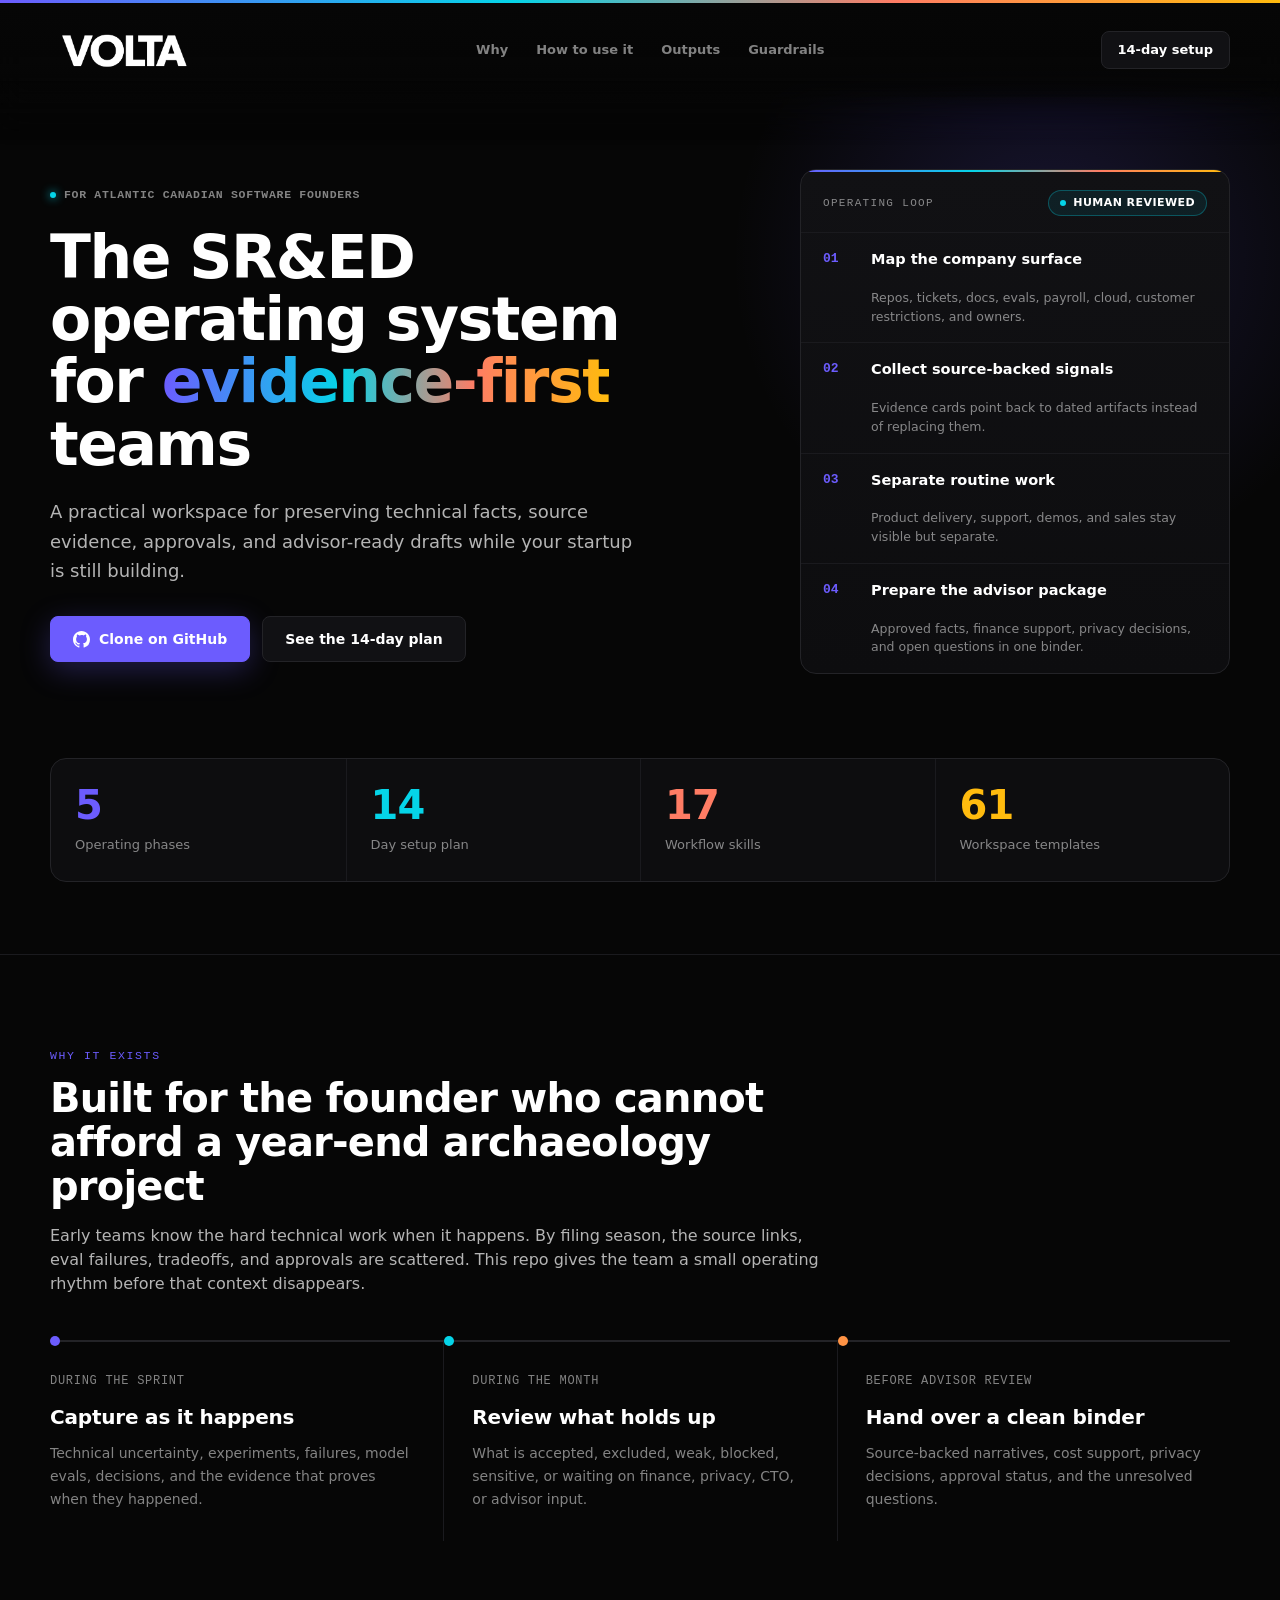
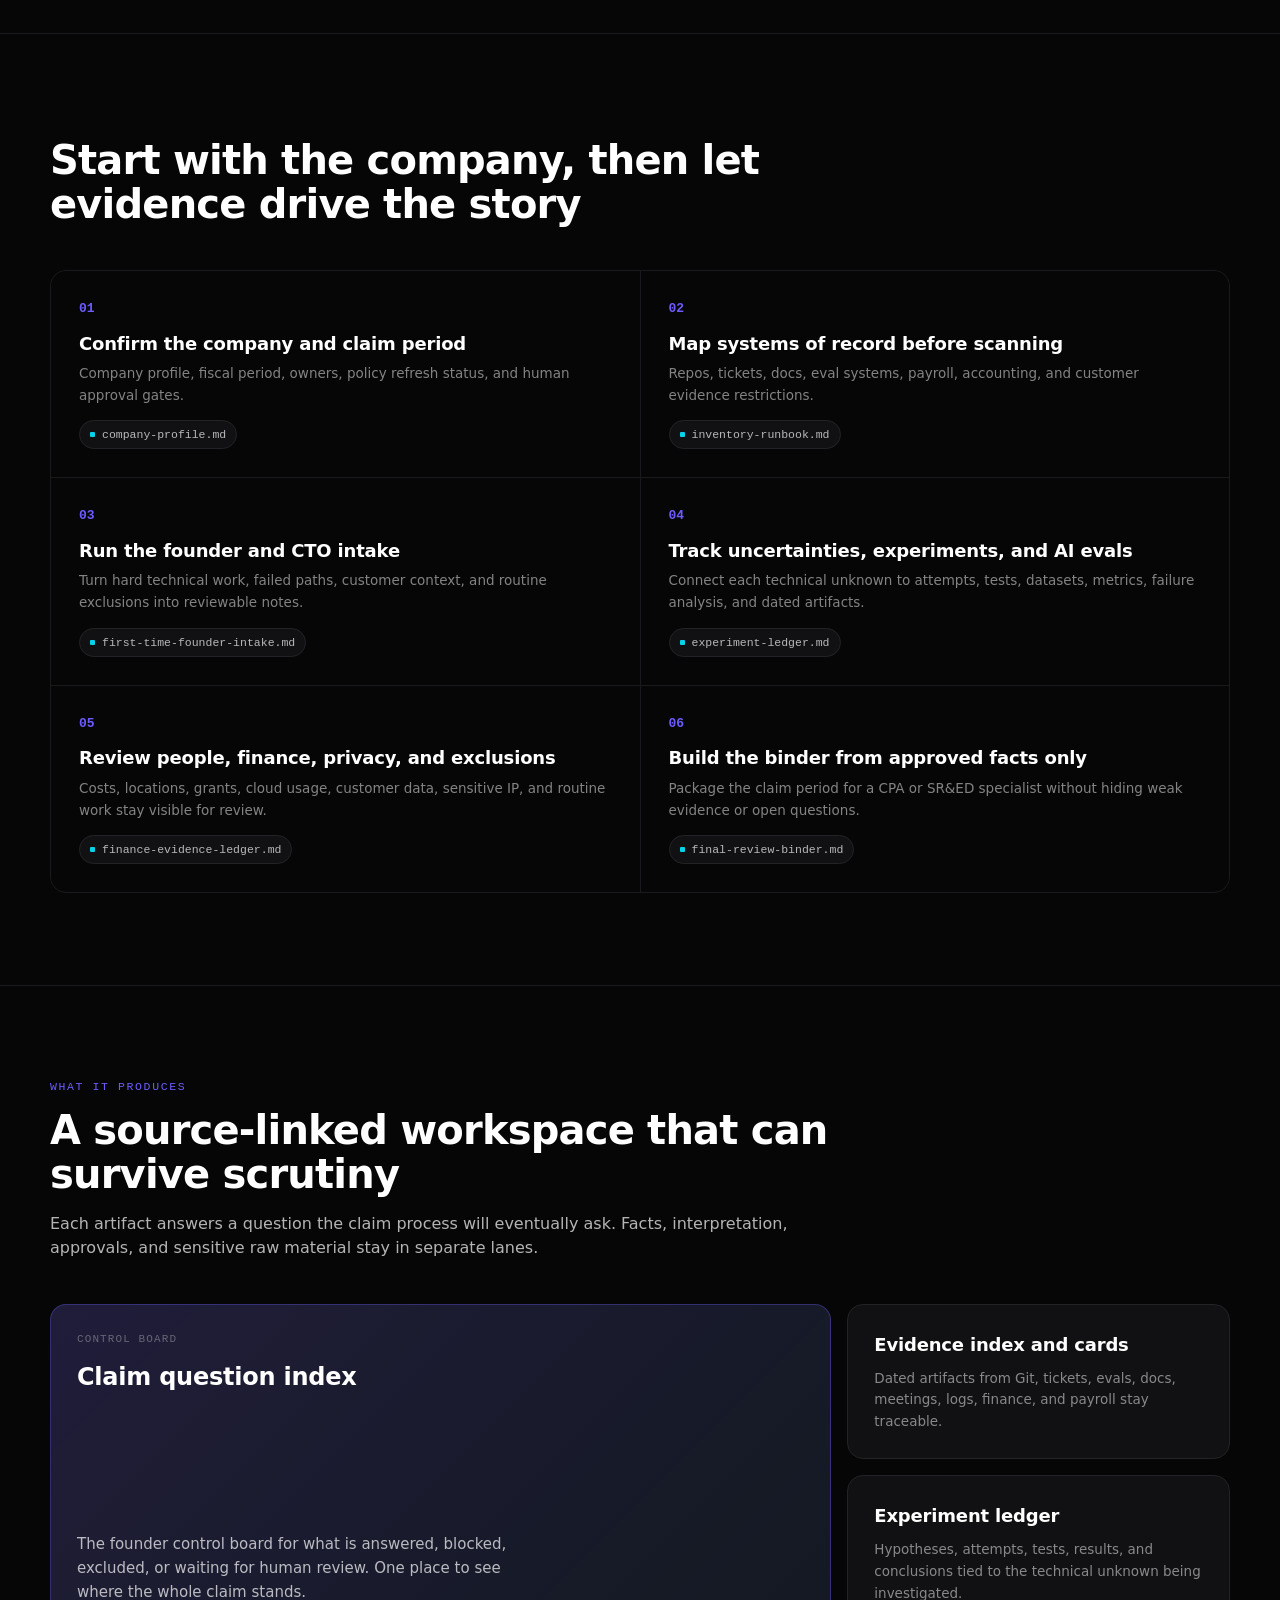
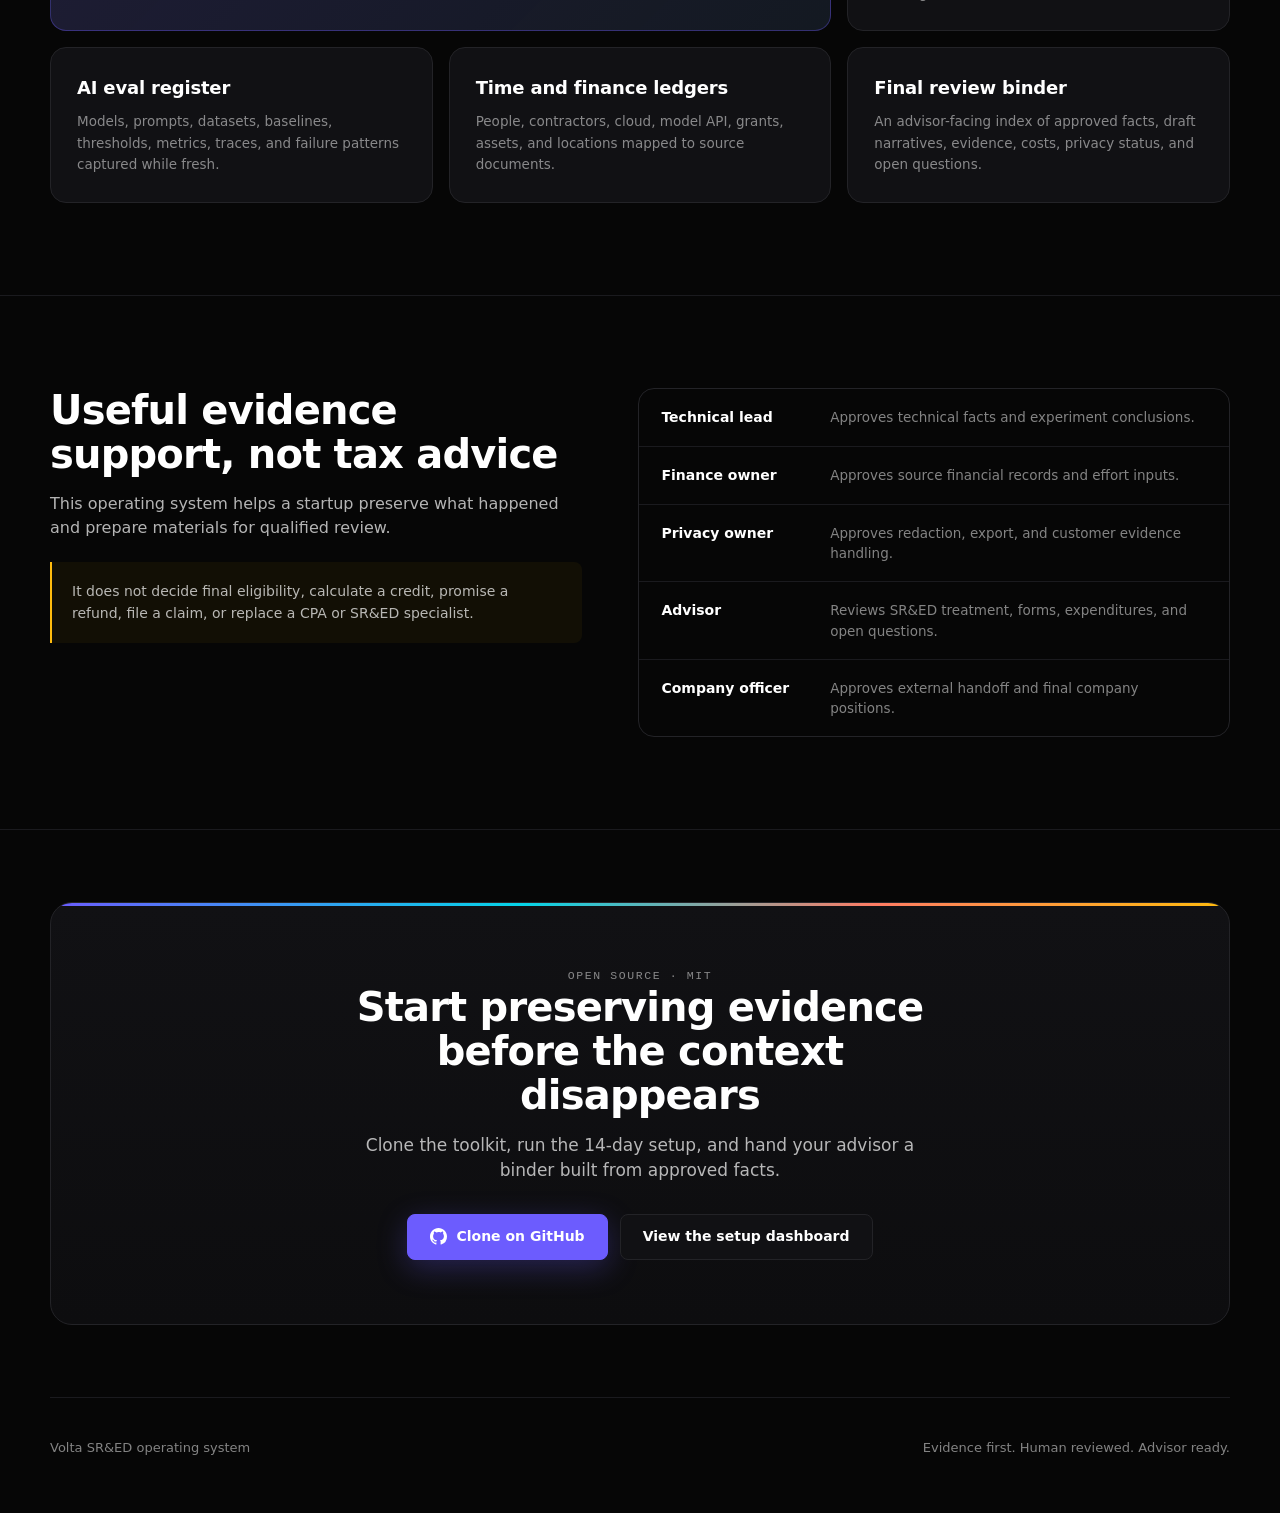
==== commit c53202f9: "Redesign landing page and dashboard with refined Volta theme Rework both pages on the existing Volta" ====
--- a/index.html
+++ b/index.html
@@ -4,224 +4,173 @@
   <meta charset="utf-8">
   <meta name="viewport" content="width=device-width, initial-scale=1">
   <title>SR&amp;ED Operating System | Volta</title>
-  <meta name="description" content="A Volta-styled landing page for the SR&amp;ED operating system for early-stage software founders in Atlantic Canada.">
+  <meta name="description" content="A Volta-styled operating system for preserving SR&ED evidence for early-stage software founders in Atlantic Canada.">
   <link rel="stylesheet" href="./landing.css">
 </head>
 <body>
   <div class="rainbow-rule"></div>
 
-  <header class="site-header" aria-label="Page header">
-    <a class="brand-mark" href="#top" aria-label="Volta SR&amp;ED operating system">
-      <img src="./assets/volta-logo-white.png" alt="Volta">
-    </a>
-    <nav class="top-nav" aria-label="Primary navigation">
-      <a href="#use">How to use it</a>
-      <a href="#outputs">Outputs</a>
-      <a href="#guardrails">Guardrails</a>
-    </nav>
-    <a class="header-action" href="./dashboard.html">View 14-day Setup Dashboard</a>
+  <header class="site-header" id="siteHeader">
+    <div class="header-inner">
+      <a class="brand-mark" href="#top" aria-label="Volta SR&amp;ED operating system">
+        <img src="./assets/volta-logo-white.png" alt="Volta">
+      </a>
+      <nav class="top-nav" aria-label="Primary">
+        <a href="#why">Why</a>
+        <a href="#use">How to use it</a>
+        <a href="#outputs">Outputs</a>
+        <a href="#guardrails">Guardrails</a>
+      </nav>
+      <a class="header-action" href="./dashboard.html">14-day setup</a>
+    </div>
   </header>
 
   <main id="top">
-    <section class="hero-section">
+    <!-- HERO -->
+    <section class="hero">
       <div class="hero-shell">
-        <div class="hero-copy">
-          <div class="eyebrow">For Atlantic Canadian software founders</div>
-          <h1>SR&amp;ED operating system for evidence-first teams</h1>
+        <div class="hero-copy reveal">
+          <div class="badge-row">
+            <span class="badge-dot"></span>
+            <span class="badge">For Atlantic Canadian software founders</span>
+          </div>
+          <h1>The SR&amp;ED operating system for <span class="grad">evidence-first</span> teams</h1>
           <p class="hero-lede">A practical workspace for preserving technical facts, source evidence, approvals, and advisor-ready drafts while your startup is still building.</p>
-          <div class="hero-actions" aria-label="Primary actions">
-            <a class="button github" href="https://github.com/MattVOLTA/SRED-toolkit" target="_blank" rel="noreferrer">
-              <svg class="github-mark" viewBox="0 0 16 16" aria-hidden="true" focusable="false">
-                <path fill="currentColor" d="M8 0C3.58 0 0 3.58 0 8c0 3.54 2.29 6.53 5.47 7.59.4.07.55-.17.55-.38 0-.19-.01-.82-.01-1.49-2.01.37-2.53-.49-2.69-.94-.09-.23-.48-.94-.82-1.13-.28-.15-.68-.52-.01-.53.63-.01 1.08.58 1.23.82.72 1.21 1.87.87 2.33.66.07-.52.28-.87.51-1.07-1.78-.2-3.64-.89-3.64-3.95 0-.87.31-1.59.82-2.15-.08-.2-.36-1.02.08-2.12 0 0 .67-.21 2.2.82A7.6 7.6 0 0 1 8 3.86c.68 0 1.36.09 2 .27 1.53-1.04 2.2-.82 2.2-.82.44 1.1.16 1.92.08 2.12.51.56.82 1.27.82 2.15 0 3.07-1.87 3.75-3.65 3.95.29.25.54.73.54 1.48 0 1.07-.01 1.93-.01 2.2 0 .21.15.46.55.38A8.01 8.01 0 0 0 16 8c0-4.42-3.58-8-8-8Z"/>
-              </svg>
+          <div class="hero-actions">
+            <a class="btn primary" href="https://github.com/MattVOLTA/SRED-toolkit" target="_blank" rel="noreferrer">
+              <svg class="gh" viewBox="0 0 16 16" aria-hidden="true"><path fill="currentColor" d="M8 0C3.58 0 0 3.58 0 8c0 3.54 2.29 6.53 5.47 7.59.4.07.55-.17.55-.38 0-.19-.01-.82-.01-1.49-2.01.37-2.53-.49-2.69-.94-.09-.23-.48-.94-.82-1.13-.28-.15-.68-.52-.01-.53.63-.01 1.08.58 1.23.82.72 1.21 1.87.87 2.33.66.07-.52.28-.87.51-1.07-1.78-.2-3.64-.89-3.64-3.95 0-.87.31-1.59.82-2.15-.08-.2-.36-1.02.08-2.12 0 0 .67-.21 2.2.82A7.6 7.6 0 0 1 8 3.86c.68 0 1.36.09 2 .27 1.53-1.04 2.2-.82 2.2-.82.44 1.1.16 1.92.08 2.12.51.56.82 1.27.82 2.15 0 3.07-1.87 3.75-3.65 3.95.29.25.54.73.54 1.48 0 1.07-.01 1.93-.01 2.2 0 .21.15.46.55.38A8.01 8.01 0 0 0 16 8c0-4.42-3.58-8-8-8Z"/></svg>
               Clone on GitHub
             </a>
+            <a class="btn ghost" href="./dashboard.html">See the 14-day plan</a>
           </div>
         </div>
 
-        <aside class="operating-panel" aria-label="Operating loop overview">
-          <div class="panel-topline">
+        <aside class="panel reveal" aria-label="Operating loop overview">
+          <div class="panel-top">
             <span class="panel-label">Operating loop</span>
             <span class="panel-status">Human reviewed</span>
           </div>
-          <ol class="loop-list">
-            <li>
-              <span>01</span>
-              <strong>Map the company surface</strong>
-              <p>Repos, tickets, docs, evals, payroll, cloud, customer restrictions, and owners.</p>
-            </li>
-            <li>
-              <span>02</span>
-              <strong>Collect source-backed signals</strong>
-              <p>Evidence cards point back to dated artifacts instead of replacing them.</p>
-            </li>
-            <li>
-              <span>03</span>
-              <strong>Separate routine work</strong>
-              <p>Product delivery, support, demos, sales, and normal implementation stay visible but separate.</p>
-            </li>
-            <li>
-              <span>04</span>
-              <strong>Prepare the advisor package</strong>
-              <p>Approved facts, finance support, privacy decisions, and open questions land in one binder.</p>
-            </li>
+          <ol class="loop">
+            <li><span class="n">01</span><strong>Map the company surface</strong><p>Repos, tickets, docs, evals, payroll, cloud, customer restrictions, and owners.</p></li>
+            <li><span class="n">02</span><strong>Collect source-backed signals</strong><p>Evidence cards point back to dated artifacts instead of replacing them.</p></li>
+            <li><span class="n">03</span><strong>Separate routine work</strong><p>Product delivery, support, demos, and sales stay visible but separate.</p></li>
+            <li><span class="n">04</span><strong>Prepare the advisor package</strong><p>Approved facts, finance support, privacy decisions, and open questions in one binder.</p></li>
           </ol>
         </aside>
       </div>
     </section>
 
-    <section class="metrics-band" aria-label="Repository snapshot">
-      <div class="metrics-grid">
-        <article class="metric-card">
-          <div class="metric-value">5</div>
-          <div class="metric-label">Operating phases</div>
-        </article>
-        <article class="metric-card">
-          <div class="metric-value">14</div>
-          <div class="metric-label">Day setup plan</div>
-        </article>
-        <article class="metric-card">
-          <div class="metric-value">17</div>
-          <div class="metric-label">Workflow skills</div>
-        </article>
-        <article class="metric-card">
-          <div class="metric-value">61</div>
-          <div class="metric-label">Workspace templates</div>
-        </article>
+    <!-- METRICS -->
+    <section class="band tight" style="border-top:none; padding-top:0;">
+      <div class="metrics reveal">
+        <div class="metric"><div class="v" style="color:var(--volta-violet)">5</div><div class="l">Operating phases</div></div>
+        <div class="metric"><div class="v" style="color:var(--volta-cyan)">14</div><div class="l">Day setup plan</div></div>
+        <div class="metric"><div class="v" style="color:var(--volta-coral)">17</div><div class="l">Workflow skills</div></div>
+        <div class="metric"><div class="v" style="color:var(--volta-yellow)">61</div><div class="l">Workspace templates</div></div>
       </div>
     </section>
 
-    <section class="content-section founder-section" aria-labelledby="founder-title">
-      <div class="section-head">
-        <div class="eyebrow">Why it exists</div>
-        <h2 id="founder-title">Built for the founder who cannot afford a year-end archaeology project</h2>
-        <p>Most early-stage software teams know the hard technical work when it happens. By filing season, the source links, eval failures, tradeoffs, and approvals are scattered across tools. This repo gives the team a small operating rhythm before that context disappears.</p>
-      </div>
-
-      <div class="story-grid">
-        <article class="story-card">
-          <div class="story-number">01</div>
-          <h3>During the sprint</h3>
-          <p>Capture technical uncertainty, experiments, failures, model evals, decisions, and the evidence that proves when they happened.</p>
-        </article>
-        <article class="story-card">
-          <div class="story-number">02</div>
-          <h3>During the month</h3>
-          <p>Review what is accepted, excluded, weak, blocked, sensitive, or waiting on finance, privacy, CTO, or advisor input.</p>
-        </article>
-        <article class="story-card">
-          <div class="story-number">03</div>
-          <h3>Before advisor review</h3>
-          <p>Hand over a clean binder with source-backed narratives, cost support, privacy decisions, approval status, and unresolved questions.</p>
-        </article>
+    <!-- WHY -->
+    <section class="band" id="why">
+      <div class="wrap">
+        <div class="head reveal">
+          <div class="kicker">Why it exists</div>
+          <h2>Built for the founder who cannot afford a year-end archaeology project</h2>
+          <p class="lead">Early teams know the hard technical work when it happens. By filing season, the source links, eval failures, tradeoffs, and approvals are scattered. This repo gives the team a small operating rhythm before that context disappears.</p>
+        </div>
+        <div class="phases reveal">
+          <div class="phase">
+            <div class="when">During the sprint</div>
+            <h3>Capture as it happens</h3>
+            <p>Technical uncertainty, experiments, failures, model evals, decisions, and the evidence that proves when they happened.</p>
+          </div>
+          <div class="phase">
+            <div class="when">During the month</div>
+            <h3>Review what holds up</h3>
+            <p>What is accepted, excluded, weak, blocked, sensitive, or waiting on finance, privacy, CTO, or advisor input.</p>
+          </div>
+          <div class="phase">
+            <div class="when">Before advisor review</div>
+            <h3>Hand over a clean binder</h3>
+            <p>Source-backed narratives, cost support, privacy decisions, approval status, and the unresolved questions.</p>
+          </div>
+        </div>
       </div>
     </section>
 
-    <section class="content-section use-section" id="use" aria-labelledby="use-title">
-      <div class="section-head compact">
-        <div class="eyebrow">How to use it</div>
-        <h2 id="use-title">Start with the company, then let evidence drive the story</h2>
-      </div>
-
-      <div class="steps-list">
-        <article class="step-row">
-          <span>01</span>
-          <div>
-            <h3>Confirm the company and claim period</h3>
-            <p>Fill in the company profile, fiscal period, owners, policy refresh status, and human approval gates.</p>
-            <a href="https://github.com/MattVOLTA/SRED-toolkit/blob/main/sred-ops/company-profile.md" target="_blank" rel="noreferrer">company-profile.md</a>
-          </div>
-        </article>
-        <article class="step-row">
-          <span>02</span>
-          <div>
-            <h3>Map systems of record before scanning</h3>
-            <p>List the repos, tickets, docs, eval systems, payroll, accounting, and customer evidence restrictions that matter.</p>
-            <a href="https://github.com/MattVOLTA/SRED-toolkit/blob/main/sred-ops/inventory-runbook.md" target="_blank" rel="noreferrer">inventory-runbook.md</a>
-          </div>
-        </article>
-        <article class="step-row">
-          <span>03</span>
-          <div>
-            <h3>Run the founder and CTO intake</h3>
-            <p>Turn hard technical work, failed paths, customer context, and routine exclusions into reviewable notes.</p>
-            <a href="https://github.com/MattVOLTA/SRED-toolkit/blob/main/sred-ops/first-time-founder-intake.md" target="_blank" rel="noreferrer">first-time-founder-intake.md</a>
-          </div>
-        </article>
-        <article class="step-row">
-          <span>04</span>
-          <div>
-            <h3>Track projects, uncertainties, experiments, and AI evals</h3>
-            <p>Connect each technical unknown to attempts, tests, datasets, metrics, failure analysis, and dated source artifacts.</p>
-            <a href="https://github.com/MattVOLTA/SRED-toolkit/blob/main/sred-ops/experiment-ledger.md" target="_blank" rel="noreferrer">experiment-ledger.md</a>
-          </div>
-        </article>
-        <article class="step-row">
-          <span>05</span>
-          <div>
-            <h3>Review people, finance, privacy, and exclusions</h3>
-            <p>Keep costs, locations, grants, cloud usage, customer data, sensitive IP, and routine work visible for human review.</p>
-            <a href="https://github.com/MattVOLTA/SRED-toolkit/blob/main/sred-ops/finance-evidence-ledger.md" target="_blank" rel="noreferrer">finance-evidence-ledger.md</a>
-          </div>
-        </article>
-        <article class="step-row">
-          <span>06</span>
-          <div>
-            <h3>Build the binder from approved facts only</h3>
-            <p>Package the claim period for a CPA or SR&amp;ED specialist without hiding weak evidence or unresolved advisor questions.</p>
-            <a href="https://github.com/MattVOLTA/SRED-toolkit/blob/main/sred-ops/final-review-binder.md" target="_blank" rel="noreferrer">final-review-binder.md</a>
-          </div>
-        </article>
+    <!-- HOW -->
+    <section class="band" id="use">
+      <div class="wrap">
+        <div class="head reveal">
+          <h2>Start with the company, then let evidence drive the story</h2>
+        </div>
+        <div class="steps reveal">
+          <div class="step"><div class="idx">01</div><h3>Confirm the company and claim period</h3><p>Company profile, fiscal period, owners, policy refresh status, and human approval gates.</p><a class="file" href="https://github.com/MattVOLTA/SRED-toolkit/blob/main/sred-ops/company-profile.md" target="_blank" rel="noreferrer">company-profile.md</a></div>
+          <div class="step"><div class="idx">02</div><h3>Map systems of record before scanning</h3><p>Repos, tickets, docs, eval systems, payroll, accounting, and customer evidence restrictions.</p><a class="file" href="https://github.com/MattVOLTA/SRED-toolkit/blob/main/sred-ops/inventory-runbook.md" target="_blank" rel="noreferrer">inventory-runbook.md</a></div>
+          <div class="step"><div class="idx">03</div><h3>Run the founder and CTO intake</h3><p>Turn hard technical work, failed paths, customer context, and routine exclusions into reviewable notes.</p><a class="file" href="https://github.com/MattVOLTA/SRED-toolkit/blob/main/sred-ops/first-time-founder-intake.md" target="_blank" rel="noreferrer">first-time-founder-intake.md</a></div>
+          <div class="step"><div class="idx">04</div><h3>Track uncertainties, experiments, and AI evals</h3><p>Connect each technical unknown to attempts, tests, datasets, metrics, failure analysis, and dated artifacts.</p><a class="file" href="https://github.com/MattVOLTA/SRED-toolkit/blob/main/sred-ops/experiment-ledger.md" target="_blank" rel="noreferrer">experiment-ledger.md</a></div>
+          <div class="step"><div class="idx">05</div><h3>Review people, finance, privacy, and exclusions</h3><p>Costs, locations, grants, cloud usage, customer data, sensitive IP, and routine work stay visible for review.</p><a class="file" href="https://github.com/MattVOLTA/SRED-toolkit/blob/main/sred-ops/finance-evidence-ledger.md" target="_blank" rel="noreferrer">finance-evidence-ledger.md</a></div>
+          <div class="step"><div class="idx">06</div><h3>Build the binder from approved facts only</h3><p>Package the claim period for a CPA or SR&amp;ED specialist without hiding weak evidence or open questions.</p><a class="file" href="https://github.com/MattVOLTA/SRED-toolkit/blob/main/sred-ops/final-review-binder.md" target="_blank" rel="noreferrer">final-review-binder.md</a></div>
+        </div>
       </div>
     </section>
 
-    <section class="content-section outputs-section" id="outputs" aria-labelledby="outputs-title">
-      <div class="section-head">
-        <div class="eyebrow">What it produces</div>
-        <h2 id="outputs-title">A source-linked workspace that can survive scrutiny</h2>
-        <p>Each artifact exists to answer a question the claim process will eventually ask. The repo keeps facts, interpretation, approvals, and sensitive raw material in separate lanes.</p>
-      </div>
-
-      <div class="output-grid">
-        <article class="output-card">
-          <h3>Claim question index</h3>
-          <p>The founder control board for what is answered, blocked, excluded, or waiting for human review.</p>
-        </article>
-        <article class="output-card">
-          <h3>Evidence index and cards</h3>
-          <p>Dated artifacts from Git, tickets, evals, docs, meetings, logs, finance, and payroll stay traceable.</p>
-        </article>
-        <article class="output-card">
-          <h3>Experiment ledger</h3>
-          <p>Hypotheses, attempts, tests, results, and conclusions stay tied to the technical unknown being investigated.</p>
-        </article>
-        <article class="output-card">
-          <h3>AI eval register</h3>
-          <p>Models, prompts, datasets, baselines, thresholds, metrics, traces, and failure patterns are captured while fresh.</p>
-        </article>
-        <article class="output-card">
-          <h3>Time and finance ledgers</h3>
-          <p>People, contractors, cloud, model API, grants, assets, locations, and source documents are mapped for review.</p>
-        </article>
-        <article class="output-card">
-          <h3>Final review binder</h3>
-          <p>An advisor-facing index of approved facts, draft narratives, evidence, costs, privacy status, and open questions.</p>
-        </article>
+    <!-- OUTPUTS -->
+    <section class="band" id="outputs">
+      <div class="wrap">
+        <div class="head reveal">
+          <div class="kicker">What it produces</div>
+          <h2>A source-linked workspace that can survive scrutiny</h2>
+          <p class="lead">Each artifact answers a question the claim process will eventually ask. Facts, interpretation, approvals, and sensitive raw material stay in separate lanes.</p>
+        </div>
+        <div class="bento reveal">
+          <div class="cell feature">
+            <span class="cell-tag">Control board</span>
+            <h3>Claim question index</h3>
+            <p>The founder control board for what is answered, blocked, excluded, or waiting for human review. One place to see where the whole claim stands.</p>
+          </div>
+          <div class="cell"><h3>Evidence index and cards</h3><p>Dated artifacts from Git, tickets, evals, docs, meetings, logs, finance, and payroll stay traceable.</p></div>
+          <div class="cell"><h3>Experiment ledger</h3><p>Hypotheses, attempts, tests, results, and conclusions tied to the technical unknown being investigated.</p></div>
+          <div class="cell"><h3>AI eval register</h3><p>Models, prompts, datasets, baselines, thresholds, metrics, traces, and failure patterns captured while fresh.</p></div>
+          <div class="cell"><h3>Time and finance ledgers</h3><p>People, contractors, cloud, model API, grants, assets, and locations mapped to source documents.</p></div>
+          <div class="cell"><h3>Final review binder</h3><p>An advisor-facing index of approved facts, draft narratives, evidence, costs, privacy status, and open questions.</p></div>
+        </div>
       </div>
     </section>
 
-    <section class="content-section guardrail-section" id="guardrails" aria-labelledby="guardrail-title">
-      <div class="guardrail-copy">
-        <div class="eyebrow">Founder guardrails</div>
-        <h2 id="guardrail-title">Useful evidence support, not tax advice</h2>
-        <p>This operating system helps a startup preserve what happened and prepare materials for qualified review. It does not decide final eligibility, calculate a credit, promise a refund, file a claim, or replace a CPA or SR&amp;ED specialist.</p>
+    <!-- GUARDRAILS -->
+    <section class="band" id="guardrails">
+      <div class="wrap guard">
+        <div class="guard-copy reveal">
+          <h2>Useful evidence support, not tax advice</h2>
+          <p class="lead">This operating system helps a startup preserve what happened and prepare materials for qualified review.</p>
+          <div class="note">It does not decide final eligibility, calculate a credit, promise a refund, file a claim, or replace a CPA or SR&amp;ED specialist.</div>
+        </div>
+        <div class="ledger reveal" aria-label="Human approval gates">
+          <div class="row"><strong>Technical lead</strong><span>Approves technical facts and experiment conclusions.</span></div>
+          <div class="row"><strong>Finance owner</strong><span>Approves source financial records and effort inputs.</span></div>
+          <div class="row"><strong>Privacy owner</strong><span>Approves redaction, export, and customer evidence handling.</span></div>
+          <div class="row"><strong>Advisor</strong><span>Reviews SR&amp;ED treatment, forms, expenditures, and open questions.</span></div>
+          <div class="row"><strong>Company officer</strong><span>Approves external handoff and final company positions.</span></div>
+        </div>
       </div>
-      <div class="approval-list" aria-label="Human approval gates">
-        <div><strong>Technical lead</strong><span>Approves technical facts and experiment conclusions.</span></div>
-        <div><strong>Finance owner</strong><span>Approves source financial records and effort inputs.</span></div>
-        <div><strong>Privacy owner</strong><span>Approves redaction, export, and customer evidence handling.</span></div>
-        <div><strong>Advisor</strong><span>Reviews SR&amp;ED treatment, forms, expenditures, and open questions.</span></div>
-        <div><strong>Company officer</strong><span>Approves external handoff and final company positions.</span></div>
+    </section>
+
+    <!-- CLOSING CTA -->
+    <section class="band tight">
+      <div class="wrap">
+        <div class="cta reveal">
+          <div class="kicker" style="color:var(--fg-3)">Open source · MIT</div>
+          <h2>Start preserving evidence before the context disappears</h2>
+          <p>Clone the toolkit, run the 14-day setup, and hand your advisor a binder built from approved facts.</p>
+          <div class="hero-actions">
+            <a class="btn primary" href="https://github.com/MattVOLTA/SRED-toolkit" target="_blank" rel="noreferrer">
+              <svg class="gh" viewBox="0 0 16 16" aria-hidden="true"><path fill="currentColor" d="M8 0C3.58 0 0 3.58 0 8c0 3.54 2.29 6.53 5.47 7.59.4.07.55-.17.55-.38 0-.19-.01-.82-.01-1.49-2.01.37-2.53-.49-2.69-.94-.09-.23-.48-.94-.82-1.13-.28-.15-.68-.52-.01-.53.63-.01 1.08.58 1.23.82.72 1.21 1.87.87 2.33.66.07-.52.28-.87.51-1.07-1.78-.2-3.64-.89-3.64-3.95 0-.87.31-1.59.82-2.15-.08-.2-.36-1.02.08-2.12 0 0 .67-.21 2.2.82A7.6 7.6 0 0 1 8 3.86c.68 0 1.36.09 2 .27 1.53-1.04 2.2-.82 2.2-.82.44 1.1.16 1.92.08 2.12.51.56.82 1.27.82 2.15 0 3.07-1.87 3.75-3.65 3.95.29.25.54.73.54 1.48 0 1.07-.01 1.93-.01 2.2 0 .21.15.46.55.38A8.01 8.01 0 0 0 16 8c0-4.42-3.58-8-8-8Z"/></svg>
+              Clone on GitHub
+            </a>
+            <a class="btn ghost" href="./dashboard.html">View the setup dashboard</a>
+          </div>
+        </div>
       </div>
     </section>
   </main>
@@ -230,5 +179,19 @@
     <div>Volta SR&amp;ED operating system</div>
     <div>Evidence first. Human reviewed. Advisor ready.</div>
   </footer>
+
+  <script>
+    // Sticky header hairline
+    const header = document.getElementById('siteHeader');
+    const onScroll = () => header.classList.toggle('stuck', window.scrollY > 8);
+    onScroll();
+    window.addEventListener('scroll', onScroll, { passive: true });
+
+    // Scroll reveal (IntersectionObserver, respects reduced-motion via CSS)
+    const io = new IntersectionObserver((entries) => {
+      entries.forEach((e) => { if (e.isIntersecting) { e.target.classList.add('in'); io.unobserve(e.target); } });
+    }, { threshold: 0.15 });
+    document.querySelectorAll('.reveal').forEach((el) => io.observe(el));
+  </script>
 </body>
 </html>
--- a/landing.css
+++ b/landing.css
@@ -1,33 +1,35 @@
 :root {
-  --volta-black: #000000;
-  --volta-white: #ffffff;
   --volta-violet: #6C5CFE;
+  --volta-violet-lift: #8B7DFF;
   --volta-blue: #3998F3;
   --volta-cyan: #05D4E8;
   --volta-coral: #FF7C64;
   --volta-orange: #FF9345;
   --volta-yellow: #FFBB0E;
   --gradient-rainbow: linear-gradient(90deg, #6C5CFE 0%, #3998F3 20%, #05D4E8 40%, #FF7C64 70%, #FF9345 80%, #FFBB0E 100%);
-  --bg: #000000;
-  --card: #111111;
-  --card-2: #151515;
-  --card-border: #222222;
+
+  --bg: #060606;
+  --bg-raise: #0d0d0f;
+  --surface: #111114;
+  --surface-2: #16161a;
+  --line: #232327;
+  --line-soft: #1a1a1e;
+
   --fg-1: #ffffff;
-  --fg-2: rgba(255, 255, 255, .72);
-  --fg-3: rgba(255, 255, 255, .52);
-  --fg-4: rgba(255, 255, 255, .34);
+  --fg-2: rgba(255, 255, 255, .70);
+  --fg-3: rgba(255, 255, 255, .50);
+  --fg-4: rgba(255, 255, 255, .32);
+
   --font-sans: system-ui, -apple-system, BlinkMacSystemFont, "Segoe UI", Roboto, sans-serif;
   --font-mono: "JetBrains Mono", ui-monospace, "SF Mono", Menlo, Consolas, monospace;
-  --radius-sm: 8px;
-  --radius-md: 12px;
-  --radius-lg: 16px;
-  --radius-xl: 24px;
+
+  --r-sm: 8px; --r-md: 12px; --r-lg: 16px; --r-xl: 22px;
   --ease: cubic-bezier(.4, 0, .2, 1);
-}
-
-* {
-  box-sizing: border-box;
-}
+  --spring: cubic-bezier(.16, 1, .3, 1);
+  --shell: min(1180px, calc(100% - 48px));
+}
+
+* { box-sizing: border-box; }
 
 html {
   min-width: 320px;
@@ -36,586 +38,255 @@
   font-family: var(--font-sans);
   line-height: 1.5;
   scroll-behavior: smooth;
-}
-
-body {
-  margin: 0;
-  background: var(--bg);
-  color: var(--fg-1);
-  overflow-x: hidden;
-}
-
-a {
-  color: inherit;
-}
-
-p,
-h1,
-h2,
-h3 {
-  margin-top: 0;
-}
-
-p {
-  color: var(--fg-2);
-}
-
-.rainbow-rule {
-  background: var(--gradient-rainbow);
-}
-
-.rainbow-rule {
-  height: 3px;
-}
-
+  -webkit-font-smoothing: antialiased;
+}
+body { margin: 0; overflow-x: hidden; }
+a { color: inherit; text-decoration: none; }
+p, h1, h2, h3 { margin-top: 0; }
+p { color: var(--fg-2); }
+
+.rainbow-rule { height: 3px; background: var(--gradient-rainbow); }
+
+/* ---------- reveal motion (MOTION 4, honors reduced-motion) ---------- */
+.reveal { opacity: 0; transform: translateY(18px); transition: opacity .7s var(--spring), transform .7s var(--spring); }
+.reveal.in { opacity: 1; transform: none; }
+@media (prefers-reduced-motion: reduce) {
+  html { scroll-behavior: auto; }
+  .reveal { opacity: 1; transform: none; transition: none; }
+}
+
+/* ---------- header ---------- */
 .site-header {
-  display: grid;
-  grid-template-columns: auto 1fr auto;
-  gap: 24px;
-  align-items: center;
-  width: min(1180px, calc(100% - 48px));
-  margin: 0 auto;
-  padding: 28px 0;
-}
-
-.brand-mark {
-  display: inline-flex;
-  align-items: center;
-  width: 168px;
-  min-width: 168px;
-}
-
-.brand-mark img {
-  display: block;
-  width: 100%;
-  height: auto;
-}
-
-.top-nav {
-  display: flex;
-  justify-content: center;
-  gap: 22px;
-  min-width: 0;
-}
-
-.top-nav a,
-.header-action,
-.button,
-.step-row a {
-  text-decoration: none;
-}
-
-.top-nav a {
-  color: var(--fg-3);
-  font-size: 13px;
-  font-weight: 700;
-  transition: color 200ms var(--ease);
-}
-
-.top-nav a:hover {
-  color: #9589FF;
-}
-
-.header-action,
-.button {
-  display: inline-flex;
-  align-items: center;
-  justify-content: center;
-  min-height: 40px;
-  border-radius: var(--radius-sm);
-  font-size: 13px;
-  font-weight: 700;
-  transition: border-color 200ms var(--ease), background 200ms var(--ease), color 200ms var(--ease), transform 120ms var(--ease);
-}
-
+  position: sticky; top: 0; z-index: 40;
+}
+.site-header::before {
+  content: ""; position: absolute; inset: 0 0 -48px 0; z-index: -1; pointer-events: none;
+  background: linear-gradient(180deg, var(--bg) 0%, rgba(6, 6, 6, .82) 42%, rgba(6, 6, 6, 0) 100%);
+  backdrop-filter: blur(14px) saturate(160%);
+  -webkit-backdrop-filter: blur(14px) saturate(160%);
+  -webkit-mask-image: linear-gradient(180deg, #000 55%, transparent 100%);
+  mask-image: linear-gradient(180deg, #000 55%, transparent 100%);
+  transition: background .3s var(--ease);
+}
+.site-header.stuck::before {
+  background: linear-gradient(180deg, var(--bg) 0%, rgba(6, 6, 6, .92) 48%, rgba(6, 6, 6, 0) 100%);
+}
+.header-inner {
+  display: grid; grid-template-columns: auto 1fr auto; gap: 24px; align-items: center;
+  width: var(--shell); margin: 0 auto; padding: 18px 0;
+}
+.brand-mark { display: inline-flex; align-items: center; width: 150px; }
+.brand-mark img { display: block; width: 100%; height: auto; }
+.top-nav { display: flex; justify-content: center; gap: 28px; }
+.top-nav a { color: var(--fg-3); font-size: 13px; font-weight: 600; transition: color .2s var(--ease); }
+.top-nav a:hover { color: var(--fg-1); }
 .header-action {
-  padding: 9px 14px;
-  border: 1px solid var(--card-border);
-  color: var(--fg-2);
-  background: var(--card);
-  white-space: nowrap;
-}
-
-.header-action:hover,
-.button.secondary:hover {
-  border-color: var(--volta-violet);
-  background: #181818;
-  color: var(--fg-1);
-}
-
-.header-action:active,
-.button:active {
-  transform: scale(.98);
-}
-
-.hero-section {
-  padding: 24px 0 56px;
-}
-
-.hero-shell,
-.content-section,
-.metrics-grid,
+  display: inline-flex; align-items: center; justify-content: center; gap: 8px;
+  min-height: 38px; padding: 0 16px; border-radius: var(--r-sm);
+  font-size: 13px; font-weight: 600; white-space: nowrap;
+  border: 1px solid var(--line); background: var(--surface); color: var(--fg-1);
+  transition: border-color .2s var(--ease), background .2s var(--ease), transform .12s var(--ease);
+}
+.header-action:hover { border-color: var(--volta-violet); background: var(--surface-2); }
+.header-action:active { transform: scale(.98); }
+
+/* ---------- hero ---------- */
+.hero { position: relative; overflow: hidden; }
+.hero::before {
+  content: ""; position: absolute; top: -30%; right: -10%; width: 720px; height: 720px;
+  background: radial-gradient(circle, rgba(108, 92, 254, .18), transparent 62%);
+  pointer-events: none; z-index: 0;
+}
+.hero-shell {
+  position: relative; z-index: 1;
+  width: var(--shell); margin: 0 auto;
+  display: grid; grid-template-columns: minmax(0, 1fr) minmax(340px, 430px);
+  gap: 56px; align-items: center;
+  padding: 72px 0 84px;
+}
+.badge-row { display: inline-flex; align-items: center; gap: 8px; margin-bottom: 22px; }
+.badge-dot { width: 6px; height: 6px; border-radius: 50%; background: var(--volta-cyan); box-shadow: 0 0 10px var(--volta-cyan); }
+.badge {
+  font-family: var(--font-mono); font-size: 11.5px; font-weight: 600; letter-spacing: .06em;
+  text-transform: uppercase; color: var(--fg-3);
+}
+h1 {
+  margin: 0 0 22px; max-width: 15ch;
+  font-size: clamp(40px, 5.4vw, 60px);
+  line-height: 1.04; font-weight: 800; letter-spacing: -.025em;
+}
+h1 .grad {
+  background: var(--gradient-rainbow); -webkit-background-clip: text; background-clip: text;
+  color: transparent;
+}
+.hero-lede { max-width: 52ch; font-size: 18px; line-height: 1.65; color: var(--fg-2); }
+.hero-actions { display: flex; flex-wrap: wrap; gap: 12px; margin-top: 30px; }
+.btn {
+  display: inline-flex; align-items: center; justify-content: center; gap: 9px;
+  min-height: 46px; padding: 0 22px; border-radius: var(--r-sm);
+  font-size: 14px; font-weight: 700;
+  transition: background .2s var(--ease), border-color .2s var(--ease), transform .12s var(--ease), box-shadow .2s var(--ease);
+}
+.btn:active { transform: translateY(1px) scale(.99); }
+.btn.primary {
+  border: 1px solid var(--volta-violet); background: var(--volta-violet); color: #fff;
+  box-shadow: 0 8px 30px rgba(108, 92, 254, .28);
+}
+.btn.primary:hover { background: var(--volta-violet-lift); border-color: var(--volta-violet-lift); box-shadow: 0 10px 36px rgba(108, 92, 254, .4); }
+.btn.ghost { border: 1px solid var(--line); background: var(--surface); color: var(--fg-1); }
+.btn.ghost:hover { border-color: var(--fg-3); background: var(--surface-2); }
+.gh { width: 17px; height: 17px; flex: 0 0 auto; }
+
+/* operating panel (preserved, refined) */
+.panel {
+  position: relative; overflow: hidden;
+  border: 1px solid var(--line); border-radius: var(--r-lg);
+  background: linear-gradient(180deg, var(--surface) 0%, var(--bg-raise) 100%);
+}
+.panel::before { content: ""; position: absolute; inset: 0 0 auto 0; height: 2px; background: var(--gradient-rainbow); }
+.panel-top {
+  display: flex; align-items: center; justify-content: space-between; gap: 16px;
+  padding: 20px 22px 16px; border-bottom: 1px solid var(--line-soft);
+}
+.panel-label { font-family: var(--font-mono); font-size: 11px; letter-spacing: .12em; text-transform: uppercase; color: var(--fg-3); }
+.panel-status {
+  display: inline-flex; align-items: center; gap: 7px; min-height: 26px; padding: 0 11px;
+  border: 1px solid rgba(5, 212, 232, .3); border-radius: 999px; background: rgba(5, 212, 232, .08);
+  color: var(--fg-1); font-size: 11px; font-weight: 700; letter-spacing: .04em; text-transform: uppercase;
+}
+.panel-status::before { content: ""; width: 6px; height: 6px; border-radius: 50%; background: var(--volta-cyan); }
+.loop { margin: 0; padding: 0; list-style: none; }
+.loop li {
+  display: grid; grid-template-columns: 34px minmax(0, 1fr); gap: 14px;
+  padding: 16px 22px; border-top: 1px solid var(--line-soft);
+  transition: background .2s var(--ease);
+}
+.loop li:first-child { border-top: none; }
+.loop li:hover { background: rgba(255, 255, 255, .02); }
+.loop .n { grid-row: 1 / span 2; font-family: var(--font-mono); font-size: 13px; font-weight: 700; color: var(--volta-violet); }
+.loop strong { grid-column: 2; font-size: 14.5px; font-weight: 700; margin-bottom: 4px; }
+.loop p { grid-column: 2; margin: 0; font-size: 12.5px; line-height: 1.5; color: var(--fg-3); }
+
+/* ---------- metrics: hairline inline, not boxed cards ---------- */
+.metrics {
+  width: var(--shell); margin: 0 auto;
+  display: grid; grid-template-columns: repeat(4, 1fr);
+  border: 1px solid var(--line); border-radius: var(--r-lg); overflow: hidden;
+  background: var(--bg-raise);
+}
+.metric { padding: 26px 24px; border-left: 1px solid var(--line-soft); }
+.metric:first-child { border-left: none; }
+.metric .v { font-size: 40px; font-weight: 800; line-height: 1; letter-spacing: -.02em; font-variant-numeric: tabular-nums; }
+.metric .l { margin-top: 10px; font-size: 13px; color: var(--fg-3); }
+
+/* ---------- section scaffold ---------- */
+section { position: relative; }
+.wrap { width: var(--shell); margin: 0 auto; }
+.band { padding: 92px 0; border-top: 1px solid var(--line-soft); }
+.band.tight { padding: 72px 0; }
+.kicker { font-family: var(--font-mono); font-size: 11.5px; letter-spacing: .14em; text-transform: uppercase; color: var(--volta-violet); }
+h2 { margin: 0 0 16px; font-size: clamp(28px, 3.4vw, 40px); line-height: 1.1; font-weight: 800; letter-spacing: -.02em; }
+.band > .wrap > p.lead { max-width: 62ch; font-size: 17px; line-height: 1.7; color: var(--fg-2); }
+.head { max-width: 780px; margin-bottom: 44px; }
+.head h2 { margin-top: 12px; }
+
+/* ---------- WHY: phased timeline (replaces 3 equal cards) ---------- */
+.phases { display: grid; grid-template-columns: repeat(3, 1fr); gap: 0; margin-top: 8px; }
+.phase { position: relative; padding: 30px 28px 30px 0; border-top: 2px solid var(--line); }
+.phase + .phase { padding-left: 28px; border-left: 1px solid var(--line-soft); }
+.phase::before { content: ""; position: absolute; top: -6px; left: 0; width: 10px; height: 10px; border-radius: 50%; background: var(--volta-violet); }
+.phase:nth-child(2)::before { background: var(--volta-cyan); }
+.phase:nth-child(3)::before { background: var(--volta-orange); }
+.phase .when { font-family: var(--font-mono); font-size: 12px; letter-spacing: .06em; text-transform: uppercase; color: var(--fg-3); }
+.phase h3 { margin: 12px 0 10px; font-size: 20px; font-weight: 800; letter-spacing: -.01em; }
+.phase p { font-size: 14px; line-height: 1.65; color: var(--fg-3); margin: 0; }
+
+/* ---------- HOW: numbered steps, two columns, files as chips ---------- */
+.steps { display: grid; grid-template-columns: repeat(2, 1fr); gap: 1px; background: var(--line-soft); border: 1px solid var(--line-soft); border-radius: var(--r-lg); overflow: hidden; }
+.step { background: var(--bg); padding: 28px; transition: background .2s var(--ease); }
+.step:hover { background: var(--bg-raise); }
+.step .idx { font-family: var(--font-mono); font-size: 13px; font-weight: 700; color: var(--volta-violet); }
+.step h3 { margin: 14px 0 8px; font-size: 18px; font-weight: 800; letter-spacing: -.01em; line-height: 1.25; }
+.step p { font-size: 13.5px; line-height: 1.6; color: var(--fg-3); margin: 0 0 14px; }
+.file {
+  display: inline-flex; align-items: center; gap: 7px; padding: 5px 10px;
+  border: 1px solid var(--line); border-radius: 999px; background: var(--surface);
+  font-family: var(--font-mono); font-size: 11.5px; color: var(--fg-2); transition: border-color .2s var(--ease), color .2s var(--ease);
+}
+.file::before { content: ""; width: 5px; height: 5px; border-radius: 1px; background: var(--volta-cyan); }
+.step:hover .file { border-color: var(--volta-violet); color: var(--fg-1); }
+
+/* ---------- OUTPUTS: bento with rhythm + tinted lead cell ---------- */
+.bento { display: grid; grid-template-columns: repeat(3, 1fr); grid-auto-rows: 1fr; gap: 16px; }
+.cell {
+  border: 1px solid var(--line); border-radius: var(--r-lg); padding: 26px;
+  background: var(--surface); transition: transform .3s var(--spring), border-color .3s var(--ease);
+}
+.cell:hover { transform: translateY(-3px); border-color: var(--fg-4); }
+.cell h3 { margin: 0 0 10px; font-size: 18px; font-weight: 800; letter-spacing: -.01em; }
+.cell p { font-size: 13.5px; line-height: 1.6; color: var(--fg-3); margin: 0; }
+.cell.feature {
+  grid-column: span 2; grid-row: span 2;
+  display: flex; flex-direction: column;
+  background: linear-gradient(135deg, rgba(108, 92, 254, .16), rgba(57, 152, 243, .06)), var(--surface);
+  border-color: rgba(108, 92, 254, .34);
+}
+.cell.feature h3 { font-size: 24px; }
+.cell.feature p { margin-top: auto; }
+.cell.feature p { color: var(--fg-2); font-size: 15px; max-width: 46ch; }
+.cell-tag { font-family: var(--font-mono); font-size: 11px; letter-spacing: .1em; text-transform: uppercase; color: var(--fg-4); margin-bottom: 12px; display: block; }
+
+/* ---------- GUARDRAILS: split copy + approval ledger ---------- */
+.guard { display: grid; grid-template-columns: minmax(0, .9fr) minmax(320px, 1fr); gap: 56px; align-items: start; }
+.guard-copy .note {
+  margin-top: 22px; padding: 18px 20px; border-left: 2px solid var(--volta-yellow);
+  background: rgba(255, 187, 14, .05); border-radius: 0 var(--r-sm) var(--r-sm) 0;
+  font-size: 14px; line-height: 1.6; color: var(--fg-2);
+}
+.ledger { border: 1px solid var(--line); border-radius: var(--r-lg); overflow: hidden; }
+.ledger .row { display: grid; grid-template-columns: minmax(130px, .4fr) 1fr; gap: 18px; padding: 18px 22px; border-top: 1px solid var(--line-soft); }
+.ledger .row:first-child { border-top: none; }
+.ledger strong { font-size: 14px; font-weight: 700; }
+.ledger span { font-size: 13.5px; line-height: 1.5; color: var(--fg-3); }
+
+/* ---------- closing CTA ---------- */
+.cta {
+  position: relative; overflow: hidden; text-align: center;
+  border: 1px solid var(--line); border-radius: var(--r-xl);
+  background: linear-gradient(180deg, var(--surface) 0%, var(--bg-raise) 100%);
+  padding: 64px 40px;
+}
+.cta::before { content: ""; position: absolute; inset: 0 0 auto 0; height: 3px; background: var(--gradient-rainbow); }
+.cta h2 { margin: 0 auto 16px; max-width: 22ch; }
+.cta p { margin: 0 auto 30px; max-width: 54ch; font-size: 17px; color: var(--fg-2); }
+.cta .hero-actions { justify-content: center; }
+
+/* ---------- footer ---------- */
 .site-footer {
-  width: min(1180px, calc(100% - 48px));
-  margin: 0 auto;
-}
-
-.hero-shell {
-  display: grid;
-  grid-template-columns: minmax(0, 1fr) minmax(320px, 420px);
-  gap: 48px;
-  align-items: center;
-}
-
-.hero-copy {
-  min-width: 0;
-  padding: 48px 0 14px;
-}
-
-.eyebrow,
-.panel-label,
-.metric-label,
-.story-number,
-.step-row > span {
-  color: #9589FF;
-  font-size: 12px;
-  font-weight: 700;
-  letter-spacing: .1em;
-  text-transform: uppercase;
-}
-
-h1 {
-  max-width: 840px;
-  margin: 12px 0 20px;
-  font-size: clamp(44px, 7vw, 76px);
-  line-height: 1.02;
-  font-weight: 800;
-  letter-spacing: -.02em;
-}
-
-.hero-lede {
-  max-width: 760px;
-  margin-bottom: 0;
-  font-size: 19px;
-  line-height: 1.7;
-}
-
-.hero-actions {
-  display: flex;
-  flex-wrap: wrap;
-  gap: 12px;
-  margin-top: 28px;
-}
-
-.button {
-  padding: 10px 18px;
-}
-
-.button.primary {
-  border: 1px solid var(--volta-violet);
-  background: var(--volta-violet);
-  color: var(--volta-white);
-}
-
-.button.primary:hover {
-  border-color: #9589FF;
-  background: #5d4df0;
-}
-
-.button.secondary {
-  border: 1px solid var(--card-border);
-  background: var(--card);
-  color: var(--fg-2);
-}
-
-.button.github {
-  gap: 8px;
-  border: 1px solid #238636;
-  background: #238636;
-  color: var(--volta-white);
-}
-
-.button.github:hover {
-  border-color: #2EA043;
-  background: #2EA043;
-}
-
-.github-mark {
-  width: 16px;
-  height: 16px;
-  flex: 0 0 auto;
-}
-
-.operating-panel {
-  position: relative;
-  min-width: 0;
-  overflow: hidden;
-  border: 1px solid var(--card-border);
-  border-radius: var(--radius-lg);
-  background: var(--card);
-}
-
-.operating-panel::before {
-  content: "";
-  position: absolute;
-  top: 0;
-  right: 0;
-  left: 0;
-  height: 2px;
-  background: var(--gradient-rainbow);
-}
-
-.panel-topline {
-  display: flex;
-  align-items: center;
-  justify-content: space-between;
-  gap: 16px;
-  padding: 22px 22px 0;
-}
-
-.panel-status {
-  display: inline-flex;
-  align-items: center;
-  min-height: 26px;
-  padding: 4px 9px;
-  border: 1px solid rgba(108, 92, 254, .3);
-  border-radius: var(--radius-sm);
-  background: rgba(108, 92, 254, .12);
-  color: var(--fg-1);
-  font-size: 11px;
-  font-weight: 700;
-  letter-spacing: .06em;
-  text-transform: uppercase;
-  white-space: nowrap;
-}
-
-.loop-list {
-  display: grid;
-  gap: 0;
-  margin: 20px 0 0;
-  padding: 0;
-  list-style: none;
-}
-
-.loop-list li {
-  display: grid;
-  grid-template-columns: 42px minmax(0, 1fr);
-  gap: 14px;
-  padding: 18px 22px;
-  border-top: 1px solid var(--card-border);
-}
-
-.loop-list span {
-  color: var(--fg-4);
-  font-family: var(--font-mono);
-  font-size: 13px;
-  font-weight: 700;
-  grid-row: 1 / span 2;
-}
-
-.loop-list strong {
-  display: block;
-  grid-column: 2;
-  margin-bottom: 5px;
-  font-size: 15px;
-}
-
-.loop-list p {
-  grid-column: 2;
-  margin-bottom: 0;
-  font-size: 13px;
-  line-height: 1.55;
-}
-
-.metrics-band {
-  padding: 0 0 74px;
-}
-
-.metrics-grid {
-  display: grid;
-  grid-template-columns: repeat(4, minmax(0, 1fr));
-  gap: 14px;
-}
-
-.metric-card {
-  min-width: 0;
-  padding: 24px;
-  border: 1px solid var(--card-border);
-  border-radius: var(--radius-md);
-  background: var(--card);
-  text-align: center;
-}
-
-.metric-value {
-  color: var(--volta-violet);
-  font-size: 42px;
-  font-weight: 800;
-  line-height: 1;
-  letter-spacing: -.02em;
-  font-variant-numeric: tabular-nums;
-}
-
-.metric-card:nth-child(2) .metric-value {
-  color: var(--volta-cyan);
-}
-
-.metric-card:nth-child(3) .metric-value {
-  color: var(--volta-coral);
-}
-
-.metric-card:nth-child(4) .metric-value {
-  color: var(--volta-yellow);
-}
-
-.metric-label {
-  margin-top: 9px;
-  color: var(--fg-3);
-}
-
-.content-section {
-  padding: 38px 0 80px;
-  border-top: 1px solid var(--card-border);
-}
-
-.section-head {
-  max-width: 820px;
-  margin-bottom: 28px;
-}
-
-.section-head.compact {
-  max-width: 760px;
-}
-
-h2 {
-  margin: 8px 0 14px;
-  font-size: clamp(30px, 4vw, 44px);
-  line-height: 1.08;
-  font-weight: 800;
-  letter-spacing: -.02em;
-}
-
-.section-head p,
-.guardrail-copy p {
-  margin-bottom: 0;
-  font-size: 17px;
-  line-height: 1.75;
-}
-
-.story-grid,
-.output-grid {
-  display: grid;
-  gap: 16px;
-}
-
-.story-grid {
-  grid-template-columns: repeat(3, minmax(0, 1fr));
-}
-
-.story-card,
-.output-card {
-  position: relative;
-  min-width: 0;
-  overflow: hidden;
-  border: 1px solid var(--card-border);
-  border-radius: var(--radius-lg);
-  background: var(--card);
-}
-
-.story-card {
-  min-height: 220px;
-  padding: 26px;
-}
-
-.story-card h3,
-.output-card h3,
-.step-row h3 {
-  margin: 10px 0 10px;
-  font-size: 21px;
-  line-height: 1.16;
-  font-weight: 800;
-  letter-spacing: -.01em;
-}
-
-.story-card p,
-.output-card p,
-.step-row p {
-  margin-bottom: 0;
-  font-size: 14px;
-  line-height: 1.7;
-}
-
-.steps-list {
-  display: grid;
-  gap: 0;
-  border-top: 1px solid var(--card-border);
-}
-
-.step-row {
-  display: grid;
-  grid-template-columns: 68px minmax(0, 1fr);
-  gap: 24px;
-  padding: 28px 0;
-  border-bottom: 1px solid var(--card-border);
-}
-
-.step-row > span {
-  color: var(--fg-4);
-}
-
-.step-row h3 {
-  margin-top: 0;
-  font-size: 23px;
-}
-
-.step-row a {
-  display: inline-flex;
-  margin-top: 12px;
-  color: #9589FF;
-  font-family: var(--font-mono);
-  font-size: 12px;
-  font-weight: 600;
-}
-
-.step-row a:hover {
-  color: var(--volta-cyan);
-}
-
-.output-grid {
-  grid-template-columns: repeat(3, minmax(0, 1fr));
-}
-
-.output-card {
-  min-height: 190px;
-  padding: 24px;
-}
-
-.guardrail-section {
-  display: grid;
-  grid-template-columns: minmax(0, .86fr) minmax(320px, 1fr);
-  gap: 48px;
-  align-items: start;
-  padding-bottom: 88px;
-}
-
-.approval-list {
-  display: grid;
-  gap: 0;
-  border-top: 1px solid var(--card-border);
-}
-
-.approval-list div {
-  display: grid;
-  grid-template-columns: minmax(140px, .35fr) minmax(0, 1fr);
-  gap: 18px;
-  padding: 18px 0;
-  border-bottom: 1px solid var(--card-border);
-}
-
-.approval-list strong {
-  font-size: 14px;
-}
-
-.approval-list span {
-  color: var(--fg-2);
-  font-size: 14px;
-  line-height: 1.6;
-}
-
-.site-footer {
-  display: flex;
-  justify-content: space-between;
-  gap: 24px;
-  padding: 36px 0 44px;
-  border-top: 1px solid var(--card-border);
-  color: var(--fg-3);
-  font-size: 13px;
-}
-
-@media (max-width: 920px) {
-  .site-header {
-    grid-template-columns: 1fr auto;
-  }
-
-  .top-nav {
-    display: none;
-  }
-
-  .hero-shell,
-  .guardrail-section {
-    grid-template-columns: 1fr;
-  }
-
-  .hero-copy {
-    padding-top: 28px;
-  }
-
-  .operating-panel {
-    max-width: 620px;
-  }
-
-  .metrics-grid,
-  .story-grid,
-  .output-grid {
-    grid-template-columns: repeat(2, minmax(0, 1fr));
-  }
-}
-
-@media (max-width: 640px) {
-  .site-header,
-  .hero-shell,
-  .content-section,
-  .metrics-grid,
-  .site-footer {
-    width: min(100% - 32px, 1180px);
-  }
-
-  .site-header {
-    grid-template-columns: 1fr;
-    gap: 16px;
-    justify-items: start;
-    padding: 22px 0;
-  }
-
-  .header-action {
-    width: 100%;
-  }
-
-  h1 {
-    font-size: 43px;
-  }
-
-  .hero-lede {
-    font-size: 17px;
-  }
-
-  .hero-actions,
-  .button {
-    width: 100%;
-  }
-
-  .metrics-grid,
-  .story-grid,
-  .output-grid {
-    grid-template-columns: 1fr;
-  }
-
-  .metrics-band,
-  .content-section {
-    padding-bottom: 56px;
-  }
-
-  .loop-list li,
-  .step-row,
-  .approval-list div {
-    grid-template-columns: 1fr;
-    gap: 10px;
-  }
-
-  .step-row {
-    padding: 24px 0;
-  }
-
-  .site-footer {
-    flex-direction: column;
-  }
-}
+  width: var(--shell); margin: 0 auto;
+  display: flex; justify-content: space-between; gap: 24px; flex-wrap: wrap;
+  padding: 40px 0 56px; border-top: 1px solid var(--line-soft);
+  color: var(--fg-3); font-size: 13px;
+}
+
+/* ---------- responsive ---------- */
+@media (max-width: 940px) {
+  .header-inner { grid-template-columns: 1fr auto; }
+  .top-nav { display: none; }
+  .hero-shell { grid-template-columns: 1fr; gap: 40px; padding: 48px 0 64px; }
+  .metrics { grid-template-columns: repeat(2, 1fr); }
+  .metric:nth-child(3) { border-left: none; }
+  .metric:nth-child(n+3) { border-top: 1px solid var(--line-soft); }
+  .phases { grid-template-columns: 1fr; }
+  .phase, .phase + .phase { border-left: none; border-top: 2px solid var(--line); padding: 26px 0; }
+  .steps, .bento { grid-template-columns: 1fr; }
+  .cell.feature { grid-column: span 1; }
+  .guard { grid-template-columns: 1fr; gap: 36px; }
+}
+@media (max-width: 560px) {
+  :root { --shell: min(100% - 32px, 1180px); }
+  .band { padding: 64px 0; }
+  .hero-actions .btn { width: 100%; }
+  .ledger .row { grid-template-columns: 1fr; gap: 6px; }
+}
+  
